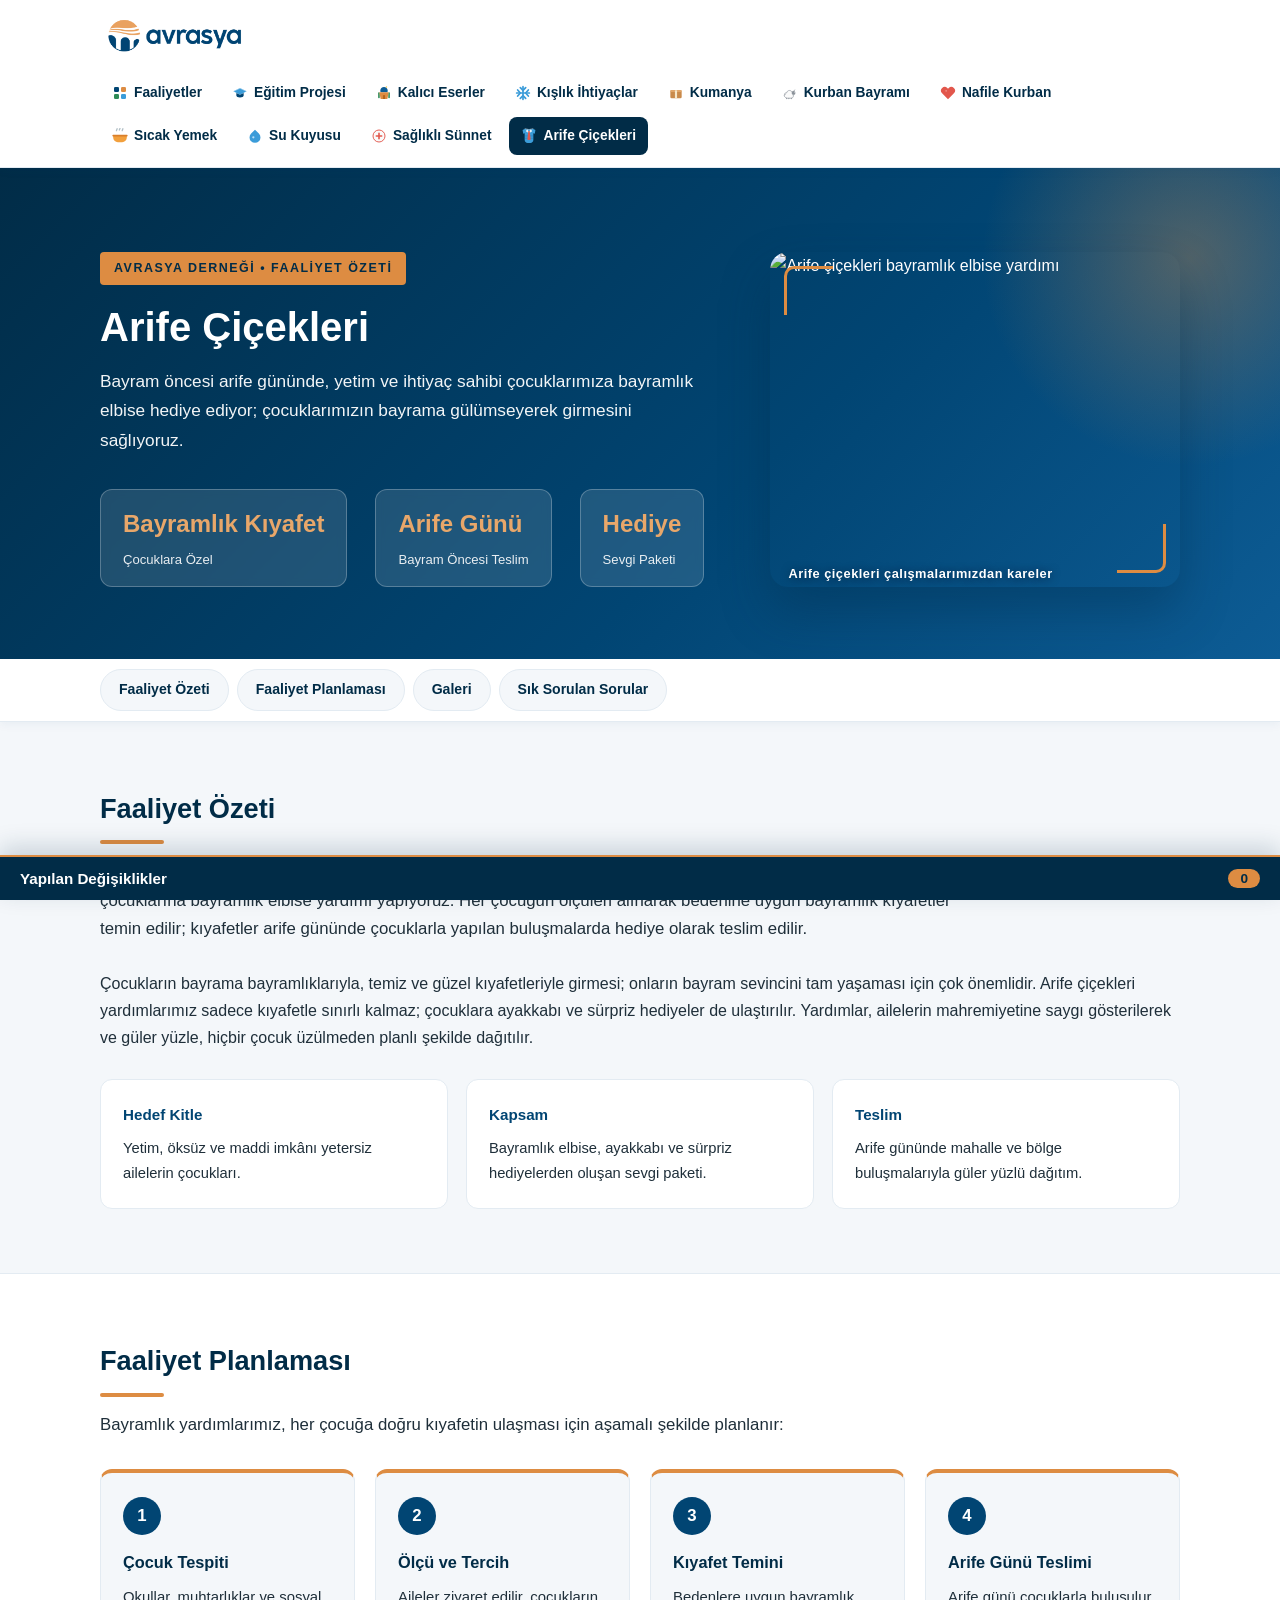
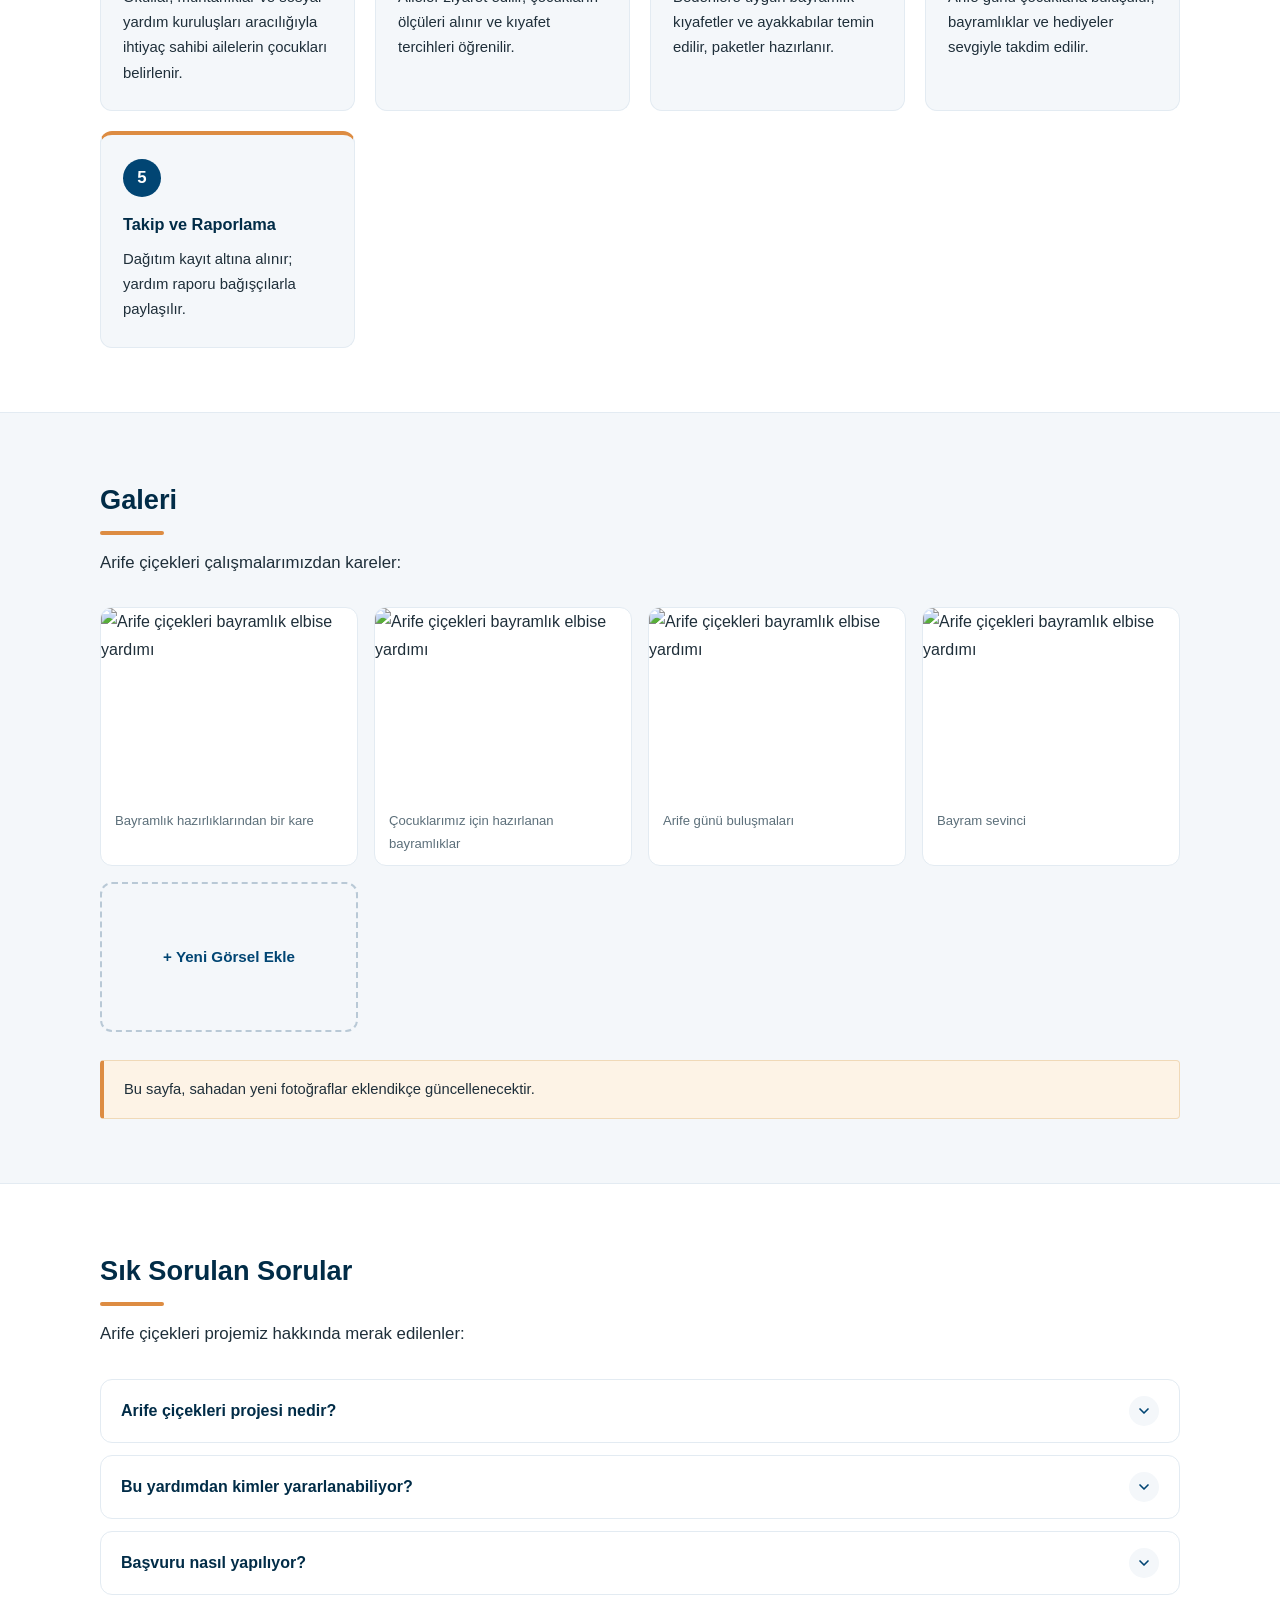
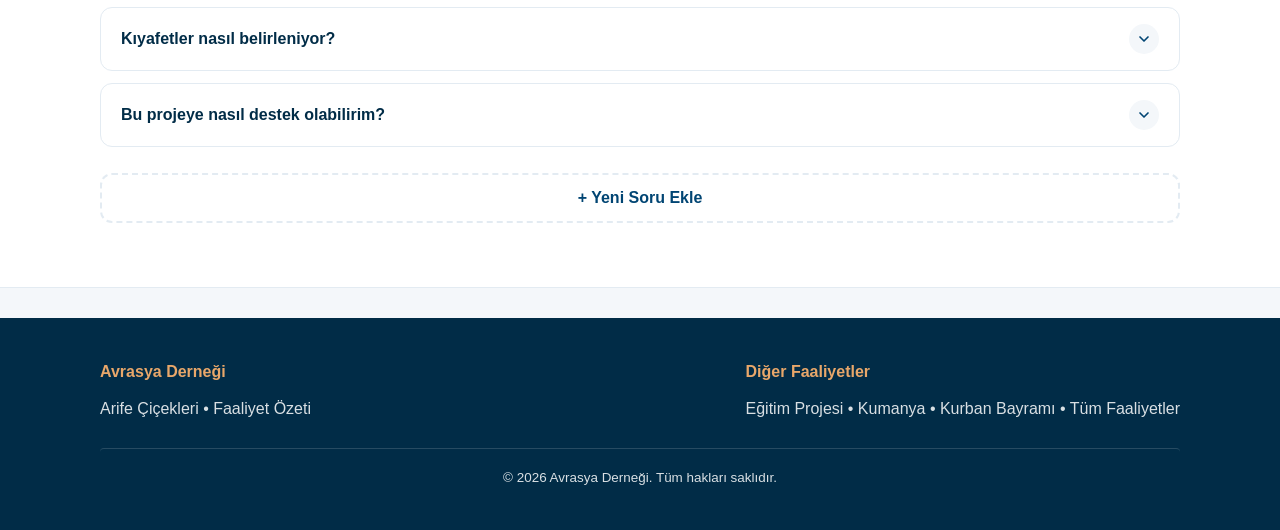
==== arife-cicekleri.html @ ad6460b4 "Kapak görselleri, galeri ve SSS yönetimi güncellemeleri" ====
<!DOCTYPE html>
<html lang="tr">
<head>
  <meta charset="UTF-8">
  <meta name="viewport" content="width=device-width, initial-scale=1.0">
  <title>Arife Çiçekleri – Avrasya Derneği</title>
  <link rel="stylesheet" href="style.css">
  <link rel="stylesheet" href="lib/fa/css/fontawesome.min.css">
  <link rel="stylesheet" href="lib/fa/css/solid.min.css">
  <link rel="stylesheet" href="lib/fa/css/brands.min.css">
</head>
<body>

  <header class="site-header">
    <div class="header-inner">
      <a class="brand" href="index.html">
        <img src="logo-yatay.png" alt="Avrasya Derneği Logosu" class="brand-logo">
      </a>
      <button class="menu-toggle" type="button" aria-label="Menüyü Aç" aria-expanded="false">
        <span class="menu-bar"></span>
        <span class="menu-bar"></span>
        <span class="menu-bar"></span>
      </button>
      <nav class="main-nav">
        <a href="index.html"><svg class="nav-ikon" viewBox="0 0 24 24" width="16" height="16" aria-hidden="true"><rect x="3" y="3" width="7.5" height="7.5" rx="2" fill="#014573"/><rect x="13.5" y="3" width="7.5" height="7.5" rx="2" fill="#dd8c42"/><rect x="3" y="13.5" width="7.5" height="7.5" rx="2" fill="#2e8b57"/><rect x="13.5" y="13.5" width="7.5" height="7.5" rx="2" fill="#3b9cd9"/></svg>Faaliyetler</a>
        <a href="egitim-projesi.html"><svg class="nav-ikon" viewBox="0 0 24 24" width="16" height="16" aria-hidden="true"><path d="M22 9.5 12 4.5 2 9.5l10 5 10-5z" fill="#3b9cd9"/><path d="M6.5 11.9v3.9c0 1.7 2.5 3 5.5 3s5.5-1.3 5.5-3v-3.9L12 14.6l-5.5-2.7z" fill="#014573"/><path d="M21.3 9.5 12 4.9 2.7 9.5" fill="none" stroke="#ffffff" stroke-width="0.8" opacity="0.6"/></svg>Eğitim Projesi</a>
        <a href="kalici-eserler.html"><svg class="nav-ikon" viewBox="0 0 24 24" width="16" height="16" aria-hidden="true"><rect x="3.2" y="11" width="2.4" height="9" rx="1.1" fill="#2e8b57"/><rect x="18.4" y="11" width="2.4" height="9" rx="1.1" fill="#2e8b57"/><path d="M12 3c-3.1 0-5.6 2.5-5.6 5.6 0 .8.2 1.6.6 2.3h10c.4-.7.6-1.5.6-2.3C17.6 5.5 15.1 3 12 3z" fill="#0d5c95"/><path d="M5.7 11h12.6c.5 0 .8.5.6 1L17 21H7L5.1 12c-.2-.5.1-1 .6-1z" fill="#dd8c42"/><path d="M10.4 21v-4.4c0-1 .7-1.7 1.6-1.7s1.6.7 1.6 1.7V21h-3.2z" fill="#b5651d"/><circle cx="15.7" cy="2.9" r="1.1" fill="#f5c542"/></svg>Kalıcı Eserler</a>
        <a href="kislik-ihtiyaclar.html"><svg class="nav-ikon" viewBox="0 0 24 24" width="16" height="16" aria-hidden="true"><line x1="2.5" y1="12" x2="21.5" y2="12" stroke="#3b9cd9" stroke-width="2.6" stroke-linecap="round"/><line x1="12" y1="2.5" x2="12" y2="21.5" stroke="#3b9cd9" stroke-width="2.6" stroke-linecap="round"/><path d="M20 16.5l-4-4.5 4-4.5" fill="none" stroke="#3b9cd9" stroke-width="2.6" stroke-linecap="round" stroke-linejoin="round"/><path d="M4 7.5l4 4.5-4 4.5" fill="none" stroke="#3b9cd9" stroke-width="2.6" stroke-linecap="round" stroke-linejoin="round"/><path d="M16 4l-4 4-4-4" fill="none" stroke="#3b9cd9" stroke-width="2.6" stroke-linecap="round" stroke-linejoin="round"/><path d="M8 20l4-4 4 4" fill="none" stroke="#3b9cd9" stroke-width="2.6" stroke-linecap="round" stroke-linejoin="round"/></svg>Kışlık İhtiyaçlar</a>
        <a href="kumanya.html"><svg class="nav-ikon" viewBox="0 0 24 24" width="16" height="16" aria-hidden="true"><rect x="3.5" y="8" width="17" height="12" rx="2" fill="#c98a4b"/><rect x="3.5" y="7.6" width="17" height="2.8" rx="1" fill="#e0a568"/><rect x="10.4" y="8" width="3.2" height="12" fill="#f5e6c8"/></svg>Kumanya</a>
        <a href="kurban-bayrami.html"><svg class="nav-ikon" viewBox="0 0 24 24" width="16" height="16" aria-hidden="true"><path d="M5 14.4c-.9 0-1.7.8-1.7 1.7 0 .8.5 1.4 1.2 1.7.6 1.2 1.8 2 3.2 2h6c1.9 0 3.4-1.5 3.4-3.4 0-.5-.1-1-.3-1.4.9-.3 1.5-1.1 1.5-2.1 0-1.2-1-2.2-2.2-2.2-.3 0-.7.1-1 .2-.6-1.6-2.1-2.7-3.9-2.7-2.2 0-4 1.6-4.3 3.7-.3-.1-.7-.1-1-.1-1.2 0-2.2 1-2.2 2.2 0 .3.1.6.2.8z" fill="#fafafa" stroke="#8c939b" stroke-width="1"/><circle cx="17.3" cy="11.9" r="2.9" fill="#8c939b"/><circle cx="18.6" cy="11.1" r="0.55" fill="#ffffff"/><path d="M17.6 9.2l1.3-1.7" stroke="#8c939b" stroke-width="1.2" stroke-linecap="round"/><rect x="6.2" y="19.2" width="1.4" height="2.3" rx="0.7" fill="#8c939b"/><rect x="9.6" y="19.2" width="1.4" height="2.3" rx="0.7" fill="#8c939b"/><rect x="13.4" y="19.2" width="1.4" height="2.3" rx="0.7" fill="#8c939b"/></svg>Kurban Bayramı</a>
        <a href="nafile-kurban.html"><svg class="nav-ikon" viewBox="0 0 24 24" width="16" height="16" aria-hidden="true"><path d="M20.84 4.61a5.5 5.5 0 0 0-7.78 0L12 5.67l-1.06-1.06a5.5 5.5 0 0 0-7.78 7.78l1.06 1.06L12 21.23l7.78-7.78 1.06-1.06a5.5 5.5 0 0 0 0-7.78z" fill="#e2574c"/><circle cx="9.2" cy="8.8" r="1.3" fill="#f7a89f" opacity="0.7"/></svg>Nafile Kurban</a>
        <a href="sicak-yemek.html"><svg class="nav-ikon" viewBox="0 0 24 24" width="16" height="16" aria-hidden="true"><g transform="translate(12 12) scale(1.08 1.15) translate(-12 -12)"><path d="M2.5 12h19v1.5a6.5 6.5 0 0 1-6.5 6.5H9a6.5 6.5 0 0 1-6.5-6.5V12z" fill="#f2a03d"/><path d="M2.5 11.5h19" stroke="#d97f2b" stroke-width="2.2" stroke-linecap="round"/><path d="M8 2.5c0 1-.9 1.4-.9 2.5" stroke="#b0bec5" stroke-width="1.8" stroke-linecap="round" fill="none"/><path d="M12 1.8c0 1-.9 1.4-.9 2.5" stroke="#b0bec5" stroke-width="1.8" stroke-linecap="round" fill="none"/><path d="M16 2.5c0 1-.9 1.4-.9 2.5" stroke="#b0bec5" stroke-width="1.8" stroke-linecap="round" fill="none"/></g></svg>Sıcak Yemek</a>
        <a href="su-kuyusu.html"><svg class="nav-ikon" viewBox="0 0 24 24" width="16" height="16" aria-hidden="true"><path d="M12 2.5 17.8 8.3a8.2 8.2 0 1 1-11.6 0L12 2.5z" fill="#3b9cd9"/><circle cx="9.5" cy="14" r="1.7" fill="#cfeafd" opacity="0.85"/></svg>Su Kuyusu</a>
        <a href="saglikli-sunnet.html"><svg class="nav-ikon" viewBox="0 0 24 24" width="16" height="16" aria-hidden="true"><circle cx="12" cy="12" r="9" fill="#fafafa" stroke="#e2574c" stroke-width="1.4"/><path d="M12 8v8M8 12h8" stroke="#e2574c" stroke-width="2.4" stroke-linecap="round"/></svg>Sağlıklı Sünnet</a>
        <a href="arife-cicekleri.html" class="aktif"><svg class="nav-ikon" viewBox="0 0 24 24" width="16" height="16" aria-hidden="true"><g transform="translate(12 12) scale(1.12) translate(-12 -12)"><path d="M12 3.4c-2.1 0-3.9-.6-5.2-1.2L3.4 4.1l.9 4.9 1.9-.7V17.4C6.2 19.6 7.9 21.3 10.1 21.3H13.9C16.1 21.3 17.8 19.6 17.8 17.4V8.3L19.7 9l.9-4.9L17.2 2.2C15.9 2.8 14.1 3.4 12 3.4z" fill="#3b9cd9"/><path d="M6.8 2.2 12 3.4l5.2-1.2" stroke="#ffffff" stroke-width="1.1" stroke-linecap="round" opacity="0.5" fill="none"/><path d="M6.4 11.9h11.2M6.4 15h11.2" stroke="#0d5c95" stroke-width="1.1" stroke-linecap="round" opacity="0.35"/><path d="M12 6.4 9.6 2.9c-.8.7-1.4 1.6-1.8 2.7l3 2.1z" fill="#eaf4fb"/><path d="M12 6.4 14.4 2.9c.8.7 1.4 1.6 1.8 2.7l-3 2.1z" fill="#eaf4fb"/><rect x="10.5" y="5.8" width="3" height="1.5" rx="0.6" fill="#e2574c"/><path d="M10.8 7.4h2.4l1 9.4c-.5.4-1.1.6-1.7.6h-1c-.6 0-1.2-.2-1.7-.6l1-9.4z" fill="#e2574c"/></g></svg>Arife Çiçekleri</a>
      </nav>
    </div>
  </header>

  <section class="hero" style="--hero-bg: url('medya/arife-cicekleri/DSCN3250.JPG');">
    <div class="container hero-flex">
      <div class="hero-metin">
        <span class="hero-eyebrow">Avrasya Derneği • Faaliyet Özeti</span>
        <h1>Arife Çiçekleri</h1>
        <p class="hero-text">
          Bayram öncesi arife gününde, yetim ve ihtiyaç sahibi çocuklarımıza bayramlık
          elbise hediye ediyor; çocuklarımızın bayrama gülümseyerek girmesini sağlıyoruz.
        </p>
        <div class="hero-metre">
          <div class="metre">
            <strong>Bayramlık Kıyafet</strong>
            <span>Çocuklara Özel</span>
          </div>
          <div class="metre">
            <strong>Arife Günü</strong>
            <span>Bayram Öncesi Teslim</span>
          </div>
          <div class="metre">
            <strong>Hediye</strong>
            <span>Sevgi Paketi</span>
          </div>
        </div>
      </div>
      <div class="hero-img">
        <img src="medya/arife-cicekleri/DSCN3250.JPG" alt="Arife çiçekleri bayramlık elbise yardımı">
        <span class="hero-img-kutu">Arife çiçekleri çalışmalarımızdan kareler</span>
      </div>
    </div>
  </section>

    <nav class="sekme-bar" aria-label="Sayfa içi gezinme">
    <div class="container sekme-ic">
      <a href="#ozet">Faaliyet Özeti</a>
      <a href="#planlama">Faaliyet Planlaması</a>
      <a href="#galeri">Galeri</a>
      <a href="#sss">Sık Sorulan Sorular</a>
    </div>
  </nav>

  <section class="section" id="ozet">

    <div class="container">
      <h2>Faaliyet Özeti</h2>
      <p class="giris">
        Arife çiçekleri projemiz kapsamında; bayram öncesi arife gününde yetim, öksüz
        ve ihtiyaç sahibi ailelerin çocuklarına bayramlık elbise yardımı yapıyoruz.
        Her çocuğun ölçüleri alınarak bedenine uygun bayramlık kıyafetler temin edilir;
        kıyafetler arife gününde çocuklarla yapılan buluşmalarda hediye olarak teslim
        edilir.
      </p>
      <p>
        Çocukların bayrama bayramlıklarıyla, temiz ve güzel kıyafetleriyle girmesi;
        onların bayram sevincini tam yaşaması için çok önemlidir. Arife çiçekleri
        yardımlarımız sadece kıyafetle sınırlı kalmaz; çocuklara ayakkabı ve sürpriz
        hediyeler de ulaştırılır. Yardımlar, ailelerin mahremiyetine saygı gösterilerek
        ve güler yüzle, hiçbir çocuk üzülmeden planlı şekilde dağıtılır.
      </p>
      <div class="info-grid">
        <div class="info-kutu">
          <h4>Hedef Kitle</h4>
          <p>Yetim, öksüz ve maddi imkânı yetersiz ailelerin çocukları.</p>
        </div>
        <div class="info-kutu">
          <h4>Kapsam</h4>
          <p>Bayramlık elbise, ayakkabı ve sürpriz hediyelerden oluşan sevgi paketi.</p>
        </div>
        <div class="info-kutu">
          <h4>Teslim</h4>
          <p>Arife gününde mahalle ve bölge buluşmalarıyla güler yüzlü dağıtım.</p>
        </div>
      </div>
    </div>
  </section>

  <section class="section section-alt" id="planlama">
    <div class="container">
      <h2>Faaliyet Planlaması</h2>
      <p class="giris">
        Bayramlık yardımlarımız, her çocuğa doğru kıyafetin ulaşması için aşamalı
        şekilde planlanır:
      </p>
      <div class="steps">
        <div class="step">
          <span class="step-num">1</span>
          <h3>Çocuk Tespiti</h3>
          <p>Okullar, muhtarlıklar ve sosyal yardım kuruluşları aracılığıyla ihtiyaç sahibi ailelerin çocukları belirlenir.</p>
        </div>
        <div class="step">
          <span class="step-num">2</span>
          <h3>Ölçü ve Tercih</h3>
          <p>Aileler ziyaret edilir, çocukların ölçüleri alınır ve kıyafet tercihleri öğrenilir.</p>
        </div>
        <div class="step">
          <span class="step-num">3</span>
          <h3>Kıyafet Temini</h3>
          <p>Bedenlere uygun bayramlık kıyafetler ve ayakkabılar temin edilir, paketler hazırlanır.</p>
        </div>
        <div class="step">
          <span class="step-num">4</span>
          <h3>Arife Günü Teslimi</h3>
          <p>Arife günü çocuklarla buluşulur, bayramlıklar ve hediyeler sevgiyle takdim edilir.</p>
        </div>
        <div class="step">
          <span class="step-num">5</span>
          <h3>Takip ve Raporlama</h3>
          <p>Dağıtım kayıt altına alınır; yardım raporu bağışçılarla paylaşılır.</p>
        </div>
      </div>
    </div>
  </section>

  <section class="section" id="galeri">

    <div class="container">
      <h2>Galeri</h2>
      <p class="giris">Arife çiçekleri çalışmalarımızdan kareler:</p>
      <div class="gallery">
        <figure>
          <img src="medya/arife-cicekleri/DSCN3248.JPG" alt="Arife çiçekleri bayramlık elbise yardımı">
          <figcaption>Bayramlık hazırlıklarından bir kare</figcaption>
        </figure>
        <figure>
          <img src="medya/arife-cicekleri/DSCN3250.JPG" alt="Arife çiçekleri bayramlık elbise yardımı">
          <figcaption>Çocuklarımız için hazırlanan bayramlıklar</figcaption>
        </figure>
        <figure>
          <img src="medya/arife-cicekleri/DSCN3271.JPG" alt="Arife çiçekleri bayramlık elbise yardımı">
          <figcaption>Arife günü buluşmaları</figcaption>
        </figure>
        <figure>
          <img src="medya/arife-cicekleri/DSCN3300.JPG" alt="Arife çiçekleri bayramlık elbise yardımı">
          <figcaption>Bayram sevinci</figcaption>
        </figure>
      </div>
      <p class="not">
        Bu sayfa, sahadan yeni fotoğraflar eklendikçe güncellenecektir.
      </p>
    </div>
  </section>

  <section class="section section-alt sss" id="sss">
    <div class="container">
      <h2>Sık Sorulan Sorular</h2>
      <p class="giris">Arife çiçekleri projemiz hakkında merak edilenler:</p>
      <div class="sss-liste">
        <div class="sss-item">
          <div class="sss-soru">
            <span class="sss-metin">Arife çiçekleri projesi nedir?</span>
            <button class="sss-ac" type="button" aria-label="Yanıtı aç" title="Yanıtı aç"><svg width="16" height="16" viewBox="0 0 24 24" fill="none" stroke="currentColor" stroke-width="2.5" stroke-linecap="round" stroke-linejoin="round" aria-hidden="true"><path d="m6 9 6 6 6-6"></path></svg></button>
          </div>
          <div class="sss-cevap">
            <p>Osmanlı'da, bayram sevincine sabredemeyip bayramlıklarını arife gününden giyen ve sokaklara neşe saçan çocuklara <strong>arife çiçeği</strong> denirdi. Rengârenk kıyafetleri ve coşkularıyla mahalleleri cıvıl cıvıl hâle getiren bu çocuklar, âdeta bayramın müjdecisi sayılırdı.</p>
          </div>
        </div>
        <div class="sss-item">
          <div class="sss-soru">
            <span class="sss-metin">Bu yardımdan kimler yararlanabiliyor?</span>
            <button class="sss-ac" type="button" aria-label="Yanıtı aç" title="Yanıtı aç"><svg width="16" height="16" viewBox="0 0 24 24" fill="none" stroke="currentColor" stroke-width="2.5" stroke-linecap="round" stroke-linejoin="round" aria-hidden="true"><path d="m6 9 6 6 6-6"></path></svg></button>
          </div>
          <div class="sss-cevap">
            <p>Yetim, öksüz ve maddi imkânı yetersiz ailelerin çocukları öncelikli olarak yararlanmaktadır.</p>
          </div>
        </div>
        <div class="sss-item">
          <div class="sss-soru">
            <span class="sss-metin">Başvuru nasıl yapılıyor?</span>
            <button class="sss-ac" type="button" aria-label="Yanıtı aç" title="Yanıtı aç"><svg width="16" height="16" viewBox="0 0 24 24" fill="none" stroke="currentColor" stroke-width="2.5" stroke-linecap="round" stroke-linejoin="round" aria-hidden="true"><path d="m6 9 6 6 6-6"></path></svg></button>
          </div>
          <div class="sss-cevap">
            <p>Aileler, muhtarlıklar ve sosyal yardım kuruluşları aracılığıyla başvuruda bulunabilir; başvurular saha ekibimizce değerlendirilir.</p>
          </div>
        </div>
        <div class="sss-item">
          <div class="sss-soru">
            <span class="sss-metin">Kıyafetler nasıl belirleniyor?</span>
            <button class="sss-ac" type="button" aria-label="Yanıtı aç" title="Yanıtı aç"><svg width="16" height="16" viewBox="0 0 24 24" fill="none" stroke="currentColor" stroke-width="2.5" stroke-linecap="round" stroke-linejoin="round" aria-hidden="true"><path d="m6 9 6 6 6-6"></path></svg></button>
          </div>
          <div class="sss-cevap">
            <p>Her çocuğun ölçüsü ayrıca alınır ve tercihleri dikkate alınarak bedenine uygun bayramlık temin edilir.</p>
          </div>
        </div>
        <div class="sss-item">
          <div class="sss-soru">
            <span class="sss-metin">Bu projeye nasıl destek olabilirim?</span>
            <button class="sss-ac" type="button" aria-label="Yanıtı aç" title="Yanıtı aç"><svg width="16" height="16" viewBox="0 0 24 24" fill="none" stroke="currentColor" stroke-width="2.5" stroke-linecap="round" stroke-linejoin="round" aria-hidden="true"><path d="m6 9 6 6 6-6"></path></svg></button>
          </div>
          <div class="sss-cevap">
            <p>Bir çocuğun bayramlığını üstlenerek ya da paketleme ve dağıtım gönüllüsü olarak projeye destek olabilirsiniz.</p>
          </div>
        </div>
      </div>
    </div>
  </section>
  <footer class="site-footer">
    <div class="container">
      <div class="footer-inner">
        <div>
          <h4>Avrasya Derneği</h4>
          <p>Arife Çiçekleri • Faaliyet Özeti</p>
        </div>
        <div>
          <h4>Diğer Faaliyetler</h4>
          <p>
            <a href="egitim-projesi.html">Eğitim Projesi</a> •
            <a href="kumanya.html">Kumanya</a> •
            <a href="kurban-bayrami.html">Kurban Bayramı</a> •
            <a href="index.html">Tüm Faaliyetler</a>
          </p>
        </div>
      </div>
      <p class="footer-alt">© 2026 Avrasya Derneği. Tüm hakları saklıdır.</p>
    </div>
  </footer>

  <script src="menu.js"></script>
  <script src="duzenle.js"></script>
  <script src="faq.js"></script>
  <script src="iconlar.js"></script>
  <script src="emojiler.js"></script>
  <script src="ikon-secici.js"></script>
</body>
</html>
---- style.css ----
:root {
  --mavi-koyu: #012c47;
  --mavi: #014573;
  --mavi-acik: #0d5c95;
  --turuncu: #dd8c42;
  --turuncu-acik: #e8a76a;
  --metin: #1f2f3a;
  --zemin: #f4f7fa;
  --beyaz: #ffffff;
  --gri-acik: #e3ebf2;
}

* {
  margin: 0;
  padding: 0;
  box-sizing: border-box;
}

html {
  scroll-behavior: smooth;
}

body {
  font-family: "Segoe UI", "Helvetica Neue", Arial, sans-serif;
  color: var(--metin);
  background: var(--zemin);
  line-height: 1.7;
}

img {
  max-width: 100%;
  display: block;
}

.container {
  max-width: 1120px;
  margin: 0 auto;
  padding: 0 20px;
}

/* ---------- ÜST MENÜ ---------- */
.site-header {
  position: sticky;
  top: 0;
  z-index: 100;
  background: var(--beyaz);
  border-bottom: 1px solid var(--gri-acik);
  box-shadow: 0 2px 10px rgba(1, 69, 115, 0.06);
}

.header-inner {
  max-width: 1120px;
  margin: 0 auto;
  padding: 12px 20px;
  display: flex;
  align-items: center;
  justify-content: space-between;
  gap: 16px;
  flex-wrap: wrap;
}

.brand-logo {
  height: 46px;
  width: auto;
}

.main-nav {
  display: flex;
  gap: 6px;
  flex-wrap: wrap;
}

.main-nav a {
  display: inline-flex;
  align-items: center;
  gap: 6px;
  color: var(--mavi-koyu);
  text-decoration: none;
  font-size: 0.86rem;
  font-weight: 600;
  padding: 7px 12px;
  border-radius: 8px;
  transition: background 0.2s, color 0.2s;
}

.main-nav a .nav-ikon {
  width: 16px;
  height: 16px;
  flex-shrink: 0;
}

.main-nav a .nav-fa {
  width: auto;
  height: auto;
  font-size: 20px;
  line-height: 1;
}

.main-nav a .nav-emoji {
  width: auto;
  height: auto;
  font-size: 20px;
  line-height: 1;
}

.main-nav a:hover,
.main-nav a.aktif {
  background: var(--mavi-koyu);
  color: var(--beyaz);
}

.menu-toggle {
  display: none;
  background: var(--mavi);
  border: none;
  border-radius: 8px;
  padding: 9px 11px;
  cursor: pointer;
  flex-direction: column;
  align-items: center;
  justify-content: center;
  gap: 4px;
}

.menu-toggle .menu-bar {
  display: block;
  width: 22px;
  height: 2px;
  background: var(--beyaz);
  border-radius: 2px;
  transition: transform 0.25s ease, opacity 0.25s ease;
}

.menu-toggle.acik .menu-bar:nth-child(1) {
  transform: translateY(6px) rotate(45deg);
}

.menu-toggle.acik .menu-bar:nth-child(2) {
  opacity: 0;
}

.menu-toggle.acik .menu-bar:nth-child(3) {
  transform: translateY(-6px) rotate(-45deg);
}

/* ---------- HERO ---------- */
.hero {
  background: linear-gradient(135deg, var(--mavi-koyu) 0%, var(--mavi) 60%, var(--mavi-acik) 100%);
  color: var(--beyaz);
  padding: 84px 0 72px;
  position: relative;
  overflow: hidden;
}

.hero::after {
  content: "";
  position: absolute;
  right: -120px;
  top: -120px;
  width: 420px;
  height: 420px;
  border-radius: 50%;
  background: radial-gradient(circle, rgba(221, 140, 66, 0.35) 0%, rgba(221, 140, 66, 0) 70%);
}

.hero-eyebrow {
  display: inline-block;
  background: var(--turuncu);
  color: var(--mavi-koyu);
  font-weight: 700;
  font-size: 0.78rem;
  letter-spacing: 0.12em;
  text-transform: uppercase;
  padding: 6px 14px;
  border-radius: 30px;
  margin-bottom: 18px;
}

.hero h1 {
  font-size: 2.5rem;
  line-height: 1.2;
  margin-bottom: 16px;
  max-width: 760px;
}

.hero-text {
  font-size: 1.08rem;
  max-width: 720px;
  opacity: 0.95;
}

.hero-metre {
  display: flex;
  gap: 28px;
  margin-top: 34px;
  flex-wrap: wrap;
}

.hero-metre .metre {
  background: rgba(255, 255, 255, 0.12);
  border: 1px solid rgba(255, 255, 255, 0.25);
  border-radius: 12px;
  padding: 14px 22px;
  backdrop-filter: blur(4px);
}

.hero-metre .metre strong {
  display: block;
  font-size: 1.5rem;
  color: var(--turuncu-acik);
}

.hero-metre .metre span {
  font-size: 0.82rem;
  opacity: 0.9;
}

/* ---------- HERO: GÖRSEL KUTUSU ---------- */
.hero .container {
  position: relative;
  z-index: 1;
}

.hero-flex {
  display: grid;
  grid-template-columns: 1.2fr 0.8fr;
  gap: 56px;
  align-items: center;
}

.hero-metin {
  min-width: 0;
}

.hero-img {
  position: relative;
  border-radius: 18px;
  overflow: hidden;
  background: transparent;
  box-shadow: 0 24px 48px rgba(1, 44, 71, 0.35);
}

.hero-img img {
  width: 100%;
  aspect-ratio: 4 / 3;
  object-fit: cover;
}

.hero-img::before {
  content: "";
  position: absolute;
  top: 14px;
  left: 14px;
  width: 46px;
  height: 46px;
  border-top: 3px solid var(--turuncu);
  border-left: 3px solid var(--turuncu);
  border-top-left-radius: 10px;
  z-index: 2;
}

.hero-img::after {
  content: "";
  position: absolute;
  right: 14px;
  bottom: 14px;
  width: 46px;
  height: 46px;
  border-right: 3px solid var(--turuncu);
  border-bottom: 3px solid var(--turuncu);
  border-bottom-right-radius: 10px;
  z-index: 2;
}

.hero-img-kutu {
  position: absolute;
  left: 0;
  right: 0;
  bottom: 0;
  padding: 28px 18px 12px;
  background: transparent;
  color: var(--beyaz);
  font-size: 0.8rem;
  font-weight: 600;
  letter-spacing: 0.04em;
  text-shadow: 0 1px 8px rgba(1, 44, 71, 0.9);
  z-index: 1;
}

/* ---------- SAYFA İÇİ SEKME ÇUBUĞU ---------- */
section {
  scroll-margin-top: 110px;
}

.sekme-bar {
  background: var(--beyaz);
  border-bottom: 1px solid var(--gri-acik);
  box-shadow: 0 2px 10px rgba(1, 69, 115, 0.06);
}

.sekme-ic {
  display: flex;
  gap: 8px;
  flex-wrap: wrap;
  padding-top: 10px;
  padding-bottom: 10px;
}

.sekme-ic a {
  color: var(--mavi-koyu);
  text-decoration: none;
  font-weight: 600;
  font-size: 0.88rem;
  padding: 8px 18px;
  border-radius: 30px;
  border: 1px solid var(--gri-acik);
  background: var(--zemin);
  transition: background 0.2s, color 0.2s, border-color 0.2s;
}

.sekme-ic a:hover {
  background: var(--mavi);
  color: var(--beyaz);
  border-color: var(--mavi);
}

/* ---------- BÖLÜMLER ---------- */
.section {
  padding: 64px 0;
}

.section-alt {
  background: var(--beyaz);
  border-top: 1px solid var(--gri-acik);
  border-bottom: 1px solid var(--gri-acik);
}

.section h2 {
  font-size: 1.7rem;
  color: var(--mavi-koyu);
  margin-bottom: 14px;
  position: relative;
  padding-bottom: 12px;
}

.section h2::after {
  content: "";
  position: absolute;
  left: 0;
  bottom: 0;
  width: 64px;
  height: 4px;
  border-radius: 4px;
  background: var(--turuncu);
}

.section .giris {
  font-size: 1.05rem;
  margin-bottom: 26px;
  max-width: 860px;
}

.section p + p {
  margin-top: 12px;
}

/* ---------- PLANLAMA ADIMLARI ---------- */
.steps {
  display: grid;
  grid-template-columns: repeat(auto-fit, minmax(250px, 1fr));
  gap: 20px;
  margin-top: 30px;
}

.step {
  background: var(--zemin);
  border: 1px solid var(--gri-acik);
  border-top: 4px solid var(--turuncu);
  border-radius: 12px;
  padding: 24px 22px;
  transition: transform 0.2s, box-shadow 0.2s;
}

.step:hover {
  transform: translateY(-4px);
  box-shadow: 0 10px 24px rgba(1, 69, 115, 0.12);
}

.step-num {
  display: inline-flex;
  align-items: center;
  justify-content: center;
  width: 38px;
  height: 38px;
  border-radius: 50%;
  background: var(--mavi);
  color: var(--beyaz);
  font-weight: 700;
  font-size: 1.05rem;
  margin-bottom: 14px;
}

.step h3 {
  font-size: 1.02rem;
  color: var(--mavi-koyu);
  margin-bottom: 8px;
}

.step p {
  font-size: 0.93rem;
}

/* ---------- ETKİ / ÖZET KUTULARI ---------- */
.info-grid {
  display: grid;
  grid-template-columns: repeat(auto-fit, minmax(240px, 1fr));
  gap: 18px;
  margin-top: 28px;
}

.info-kutu {
  background: var(--beyaz);
  border: 1px solid var(--gri-acik);
  border-radius: 12px;
  padding: 22px;
}

.info-kutu h4 {
  color: var(--mavi);
  font-size: 0.95rem;
  margin-bottom: 8px;
}

.info-kutu p {
  font-size: 0.92rem;
}

/* ---------- GALERİ ---------- */
.gallery {
  display: grid;
  grid-template-columns: repeat(auto-fill, minmax(230px, 1fr));
  gap: 16px;
  margin-top: 30px;
}

.gallery figure {
  margin: 0;
  background: var(--beyaz);
  border: 1px solid var(--gri-acik);
  border-radius: 12px;
  overflow: hidden;
  transition: transform 0.2s, box-shadow 0.2s;
}

.gallery figure:hover {
  transform: translateY(-4px);
  box-shadow: 0 10px 24px rgba(1, 69, 115, 0.14);
}

.gallery img {
  width: 100%;
  aspect-ratio: 4 / 3;
  object-fit: cover;
  transition: transform 0.3s;
}

.gallery figure:hover img {
  transform: scale(1.04);
}

.gallery figcaption {
  font-size: 0.82rem;
  color: #5c6f7a;
  padding: 10px 14px;
}

/* ---------- FİKSTÜR NOTU ---------- */
.not {
  background: #fdf3e6;
  border: 1px solid #f0d9b8;
  border-left: 4px solid var(--turuncu);
  border-radius: 10px;
  padding: 16px 20px;
  font-size: 0.92rem;
  margin-top: 28px;
}

/* ---------- ALT BİLGİ ---------- */
.site-footer {
  background: var(--mavi-koyu);
  color: rgba(255, 255, 255, 0.85);
  padding: 40px 0;
  margin-top: 30px;
}

.footer-inner {
  display: flex;
  justify-content: space-between;
  gap: 24px;
  flex-wrap: wrap;
}

.site-footer h4 {
  color: var(--turuncu-acik);
  margin-bottom: 10px;
  font-size: 1rem;
}

.site-footer a {
  color: rgba(255, 255, 255, 0.85);
  text-decoration: none;
}

.site-footer a:hover {
  color: var(--turuncu-acik);
}

.footer-alt {
  margin-top: 26px;
  padding-top: 18px;
  border-top: 1px solid rgba(255, 255, 255, 0.15);
  font-size: 0.84rem;
  text-align: center;
}

/* ---------- ANA SAYFA KARTLARI ---------- */
.kart-grid {
  display: grid;
  grid-template-columns: repeat(auto-fill, minmax(250px, 1fr));
  gap: 20px;
  margin-top: 34px;
}

.kart {
  background: var(--beyaz);
  border: 1px solid var(--gri-acik);
  border-radius: 14px;
  overflow: hidden;
  text-decoration: none;
  color: var(--metin);
  display: flex;
  flex-direction: column;
  transition: transform 0.2s, box-shadow 0.2s, border-color 0.2s;
}

.kart:hover {
  transform: translateY(-5px);
  box-shadow: 0 12px 28px rgba(1, 69, 115, 0.15);
  border-color: var(--mavi);
}

.kart-gorsel {
  height: 150px;
  overflow: hidden;
  background: var(--mavi-acik);
}

.kart-gorsel img {
  width: 100%;
  height: 100%;
  object-fit: cover;
  transition: transform 0.3s;
}

.kart:hover .kart-gorsel img {
  transform: scale(1.06);
}

.kart-gorsel.placeholder {
  background: linear-gradient(135deg, var(--mavi-koyu) 0%, var(--mavi) 70%, var(--mavi-acik) 100%);
  display: flex;
  align-items: center;
  justify-content: center;
  color: rgba(255, 255, 255, 0.85);
  font-size: 0.8rem;
  font-weight: 600;
  letter-spacing: 0.12em;
  text-transform: uppercase;
  text-align: center;
  padding: 0 16px;
}

.kart-ic {
  padding: 20px 22px 22px;
  display: flex;
  flex-direction: column;
  gap: 8px;
  flex: 1;
}

.kart .kart-no {
  font-size: 0.8rem;
  font-weight: 700;
  color: var(--turuncu);
  letter-spacing: 0.1em;
}

.kart h3 {
  color: var(--mavi-koyu);
  font-size: 1.12rem;
}

.kart p {
  font-size: 0.9rem;
  flex: 1;
}

.kart .kart-link {
  font-weight: 700;
  color: var(--mavi);
  font-size: 0.88rem;
}

.kart .kart-link::after {
  content: " ›";
}

/* ---------- İÇERİK DÜZENLEME ---------- */
[contenteditable="true"] {
  outline: none;
  cursor: text;
  border-radius: 4px;
  transition: box-shadow 0.15s ease, background 0.15s ease;
}

[contenteditable="true"]:hover {
  box-shadow: 0 0 0 1px rgba(221, 140, 66, 0.5);
  background: rgba(221, 140, 66, 0.06);
}

[contenteditable="true"]:focus {
  box-shadow: 0 0 0 2px var(--turuncu);
  background: rgba(255, 255, 255, 0.12);
}

.duzen-kopyala {
  position: absolute;
  top: -9px;
  right: -9px;
  width: 26px;
  height: 26px;
  border: none;
  border-radius: 50%;
  background: var(--mavi);
  color: var(--beyaz);
  cursor: pointer;
  padding: 0;
  display: flex;
  align-items: center;
  justify-content: center;
  opacity: 0;
  transform: scale(0.85);
  box-shadow: 0 3px 10px rgba(1, 69, 115, 0.45);
  transition: opacity 0.2s, transform 0.2s, background 0.2s;
  z-index: 5;
}

[contenteditable="true"]:hover .duzen-kopyala,
[contenteditable="true"]:focus .duzen-kopyala,
.duzen-kopyala:hover {
  opacity: 1;
  transform: scale(1);
}

.duzen-kopyala.basarili {
  background: #2e9e5b;
}

.eleman-sil {
  position: absolute;
  top: -9px;
  right: 22px;
  width: 26px;
  height: 26px;
  border: none;
  border-radius: 50%;
  background: #c0392b;
  color: var(--beyaz);
  cursor: pointer;
  padding: 0;
  display: flex;
  align-items: center;
  justify-content: center;
  opacity: 0;
  transform: scale(0.85);
  box-shadow: 0 3px 10px rgba(192, 57, 43, 0.45);
  transition: opacity 0.2s, transform 0.2s, background 0.2s;
  z-index: 5;
}

[contenteditable="true"]:hover .eleman-sil,
[contenteditable="true"]:focus .eleman-sil,
.eleman-sil:hover {
  opacity: 1;
  transform: scale(1);
}

.eleman-sil:hover {
  background: #a93226;
}

@media (max-width: 820px) {
  .duzen-kopyala {
    opacity: 1;
    transform: scale(1);
  }

  .eleman-sil {
    opacity: 1;
    transform: scale(1);
  }
}

/* ---------- SIK SORULAN SORULAR ---------- */
.sss-liste {
  display: grid;
  gap: 12px;
  margin-top: 30px;
}

.sss-item {
  background: var(--beyaz);
  border: 1px solid var(--gri-acik);
  border-radius: 12px;
  overflow: hidden;
  transition: box-shadow 0.2s, border-color 0.2s;
}

.sss-item.acik {
  box-shadow: 0 8px 20px rgba(1, 69, 115, 0.1);
  border-color: var(--mavi);
}

.sss-soru {
  display: flex;
  align-items: center;
  justify-content: space-between;
  gap: 12px;
  padding: 16px 20px;
  cursor: pointer;
  user-select: none;
}

.sss-metin {
  flex: 1;
  font-weight: 600;
  font-size: 1rem;
  color: var(--mavi-koyu);
}

.sss-ac {
  flex-shrink: 0;
  width: 30px;
  height: 30px;
  border: none;
  border-radius: 50%;
  background: var(--zemin);
  color: var(--mavi);
  cursor: pointer;
  display: flex;
  align-items: center;
  justify-content: center;
  transition: transform 0.25s, background 0.25s, color 0.25s;
}

.sss-item.acik .sss-ac {
  transform: rotate(180deg);
  background: var(--mavi);
  color: var(--beyaz);
}

.sss-cevap {
  max-height: 0;
  overflow: hidden;
  transition: max-height 0.3s ease;
}

.sss-cevap p {
  padding: 0 20px 18px;
  font-size: 0.95rem;
}

.sss-ekle {
  margin-top: 14px;
  display: flex;
  flex-direction: column;
  gap: 12px;
}

.sss-ekle-ac {
  display: flex;
  align-items: center;
  justify-content: center;
  gap: 8px;
  padding: 14px 20px;
  border: 2px dashed var(--gri-acik);
  border-radius: 12px;
  background: var(--beyaz);
  color: var(--mavi);
  font-size: 1rem;
  font-weight: 600;
  cursor: pointer;
  transition: border-color 0.2s, background 0.2s, color 0.2s;
}

.sss-ekle-ac:hover {
  border-color: var(--mavi);
  background: var(--zemin);
}

.sss-ekle-form {
  display: flex;
  flex-direction: column;
  gap: 10px;
  padding: 16px 20px;
  background: var(--zemin);
  border: 1px solid var(--gri-acik);
  border-radius: 12px;
}

.sss-ekle-form[hidden] {
  display: none;
}

.sss-ekle-form input,
.sss-ekle-form textarea {
  width: 100%;
  padding: 10px 12px;
  border: 1px solid var(--gri-acik);
  border-radius: 8px;
  background: var(--beyaz);
  color: var(--metin);
  font: inherit;
  box-sizing: border-box;
}

.sss-ekle-form input:focus,
.sss-ekle-form textarea:focus {
  outline: none;
  border-color: var(--mavi);
}

.sss-ekle-actions {
  display: flex;
  gap: 10px;
  justify-content: flex-end;
}

.sss-ekle-kaydet {
  padding: 10px 20px;
  border: none;
  border-radius: 8px;
  background: var(--mavi);
  color: var(--beyaz);
  font-weight: 600;
  cursor: pointer;
  transition: background 0.2s;
}

.sss-ekle-kaydet:hover {
  background: var(--mavi-acik);
}

.sss-ekle-vazgec {
  padding: 10px 20px;
  border: 1px solid var(--gri-acik);
  border-radius: 8px;
  background: var(--beyaz);
  color: var(--metin);
  cursor: pointer;
  transition: background 0.2s;
}

.sss-ekle-vazgec:hover {
  background: var(--zemin);
}

/* ---------- DEĞİŞİKLİK PANELİ ---------- */
body.panel-acik {
  padding-bottom: 45vh;
}

.deg-panel {
  position: fixed;
  left: 0;
  right: 0;
  bottom: 0;
  z-index: 400;
  background: var(--beyaz);
  border-top: 2px solid var(--turuncu);
  box-shadow: 0 -8px 24px rgba(1, 44, 71, 0.18);
}

.deg-panel-toggle {
  width: 100%;
  display: flex;
  align-items: center;
  justify-content: space-between;
  gap: 10px;
  padding: 12px 20px;
  border: none;
  background: var(--mavi-koyu);
  color: var(--beyaz);
  font-size: 0.95rem;
  font-weight: 700;
  cursor: pointer;
}

.deg-sayac {
  background: var(--turuncu);
  color: var(--mavi-koyu);
  border-radius: 20px;
  padding: 2px 12px;
  font-size: 0.85rem;
  min-width: 30px;
  text-align: center;
}

.deg-panel-icerik {
  max-height: 0;
  overflow: hidden;
  transition: max-height 0.3s ease;
}

.deg-panel.acik .deg-panel-icerik {
  max-height: 45vh;
  overflow-y: auto;
}

.deg-panel-baslik {
  display: flex;
  align-items: center;
  justify-content: space-between;
  gap: 12px;
  padding: 12px 20px;
  border-bottom: 1px solid var(--gri-acik);
  font-size: 0.85rem;
  color: #5c6f7a;
}

.deg-hepsi-kopyala {
  border: none;
  border-radius: 8px;
  background: var(--mavi);
  color: var(--beyaz);
  font-weight: 700;
  font-size: 0.85rem;
  padding: 9px 16px;
  cursor: pointer;
  white-space: nowrap;
  transition: background 0.2s;
}

.deg-hepsi-kopyala:hover {
  background: var(--mavi-acik);
}

.deg-hepsi-kopyala.basarili {
  background: #2e9e5b;
}

.deg-kayit {
  padding: 12px 20px;
  border-bottom: 1px solid var(--gri-acik);
  font-size: 0.85rem;
  word-break: break-word;
}

.deg-konum {
  font-weight: 700;
  color: var(--mavi);
  margin-bottom: 6px;
}

.deg-eski {
  color: #a94442;
  margin-bottom: 4px;
}

.deg-yeni {
  color: #2e7d32;
}

/* ---------- GÖRSEL DEĞİŞTİRME ---------- */
.gallery figure,
.kart-gorsel {
  position: relative;
}

.gallery img,
.hero-img img,
.kart-gorsel img {
  cursor: pointer;
}

.gorsel-ata {
  position: absolute;
  top: 10px;
  right: 10px;
  width: 30px;
  height: 30px;
  border: none;
  border-radius: 50%;
  background: rgba(1, 69, 115, 0.85);
  color: var(--beyaz);
  cursor: pointer;
  display: flex;
  align-items: center;
  justify-content: center;
  padding: 0;
  opacity: 0;
  transform: scale(0.85);
  box-shadow: 0 3px 10px rgba(1, 44, 71, 0.45);
  transition: opacity 0.2s, transform 0.2s, background 0.2s;
  z-index: 6;
}

.gallery figure:hover .gorsel-ata,
.hero-img:hover .gorsel-ata,
.kart-gorsel:hover .gorsel-ata,
.gorsel-ata:hover {
  opacity: 1;
  transform: scale(1);
}

.gorsel-ata.basarili {
  background: #2e9e5b;
}

.gallery figure .gorsel-ata {
  top: 46px;
}

.gorsel-sil {
  position: absolute;
  top: 10px;
  right: 10px;
  width: 30px;
  height: 30px;
  border: none;
  border-radius: 50%;
  background: rgba(179, 58, 58, 0.9);
  color: var(--beyaz);
  cursor: pointer;
  display: flex;
  align-items: center;
  justify-content: center;
  padding: 0;
  opacity: 0;
  transform: scale(0.85);
  box-shadow: 0 3px 10px rgba(1, 44, 71, 0.4);
  transition: opacity 0.2s, transform 0.2s, background 0.2s;
  z-index: 6;
}

.gallery figure:hover .gorsel-sil,
.gorsel-sil:hover {
  opacity: 1;
  transform: scale(1);
}

.gorsel-sil:hover {
  background: #a33a3a;
}

.gorsel-ekle {
  border: 2px dashed #b9c9d6;
  border-radius: 12px;
  background: transparent;
  color: var(--mavi);
  font-weight: 700;
  font-size: 0.95rem;
  cursor: pointer;
  min-height: 150px;
  display: flex;
  align-items: center;
  justify-content: center;
  gap: 8px;
  transition: border-color 0.2s, background 0.2s;
}

.gorsel-ekle:hover {
  border-color: var(--turuncu);
  background: rgba(221, 140, 66, 0.07);
}

.gorsel-popup {
  position: fixed;
  inset: 0;
  background: rgba(1, 44, 71, 0.75);
  z-index: 500;
  display: flex;
  align-items: center;
  justify-content: center;
  padding: 20px;
  opacity: 0;
  visibility: hidden;
  transition: opacity 0.25s, visibility 0.25s;
}

.gorsel-popup.acik {
  opacity: 1;
  visibility: visible;
}

.gorsel-popup-kutu {
  background: var(--beyaz);
  border-radius: 16px;
  max-width: 880px;
  width: 100%;
  max-height: 82vh;
  overflow-y: auto;
  padding: 20px;
  box-shadow: 0 24px 60px rgba(1, 44, 71, 0.5);
}

.gorsel-popup-baslik {
  display: flex;
  align-items: center;
  justify-content: space-between;
  margin-bottom: 16px;
  font-weight: 700;
  color: var(--mavi-koyu);
}

.gorsel-popup-kapat {
  border: none;
  background: var(--zemin);
  color: var(--mavi);
  width: 30px;
  height: 30px;
  border-radius: 50%;
  cursor: pointer;
  display: flex;
  align-items: center;
  justify-content: center;
}

.gorsel-popup-liste {
  display: grid;
  grid-template-columns: repeat(auto-fill, minmax(140px, 1fr));
  gap: 10px;
}

.gorsel-popup-liste img {
  width: 100%;
  aspect-ratio: 4 / 3;
  object-fit: cover;
  border-radius: 8px;
  cursor: pointer;
  border: 2px solid transparent;
  transition: border-color 0.2s, transform 0.2s;
}

.gorsel-popup-liste img:hover {
  border-color: var(--turuncu);
  transform: scale(1.03);
}

.gorsel-popup-liste img.secili {
  border-color: var(--mavi);
}

@media (max-width: 820px) {
  .gorsel-ata,
  .gorsel-sil {
    opacity: 1;
    transform: scale(1);
  }
}

/* ---------- UYARLAMA ---------- */
@media (max-width: 820px) {
  .hero {
    padding: 64px 0 56px;
  }

  .hero-flex {
    grid-template-columns: 1fr;
  }

  .hero-img {
    display: block;
    order: -1;
    margin-bottom: 10px;
  }

  .hero::before {
    content: "";
    position: absolute;
    inset: 0;
    background:
      linear-gradient(160deg, rgba(1, 44, 71, 0.8) 0%, rgba(1, 69, 115, 0.72) 100%),
      var(--hero-bg, transparent);
    background-size: cover, cover;
    background-position: center;
    z-index: 0;
  }

  .header-inner {
    flex-wrap: wrap;
  }

  .menu-toggle {
    display: inline-flex;
    margin-left: auto;
  }

  .main-nav {
    display: none;
    width: 100%;
    flex-direction: column;
    gap: 4px;
    border-top: 1px solid var(--gri-acik);
    padding-top: 10px;
    margin-top: 6px;
  }

  .main-nav.acik {
    display: flex;
  }

  .main-nav a {
    padding: 9px 12px;
    font-size: 0.86rem;
  }
}

@media (max-width: 720px) {
  .hero {
    padding: 56px 0 48px;
  }

  .hero h1 {
    font-size: 1.9rem;
  }

  .section {
    padding: 44px 0;
  }
}

.ikon-modal {
  position: fixed;
  inset: 0;
  z-index: 1000;
  display: none;
  align-items: center;
  justify-content: center;
  padding: 16px;
}

.ikon-modal.acik {
  display: flex;
}

.ikon-modal::before {
  content: "";
  position: fixed;
  inset: 0;
  background: rgba(1, 44, 71, 0.55);
}

.ikon-modal-ic {
  position: relative;
  width: min(92vw, 560px);
  height: 90vh;
  display: flex;
  flex-direction: column;
  background: var(--beyaz);
  border-radius: 14px;
  box-shadow: 0 20px 60px rgba(0, 0, 0, 0.35);
  padding: 16px;
  overflow: hidden;
}

.ikon-modal-baslik {
  display: flex;
  justify-content: space-between;
  align-items: center;
  margin-bottom: 8px;
}

.ikon-modal-baslik h3 {
  margin: 0;
  color: var(--mavi-koyu);
  font-size: 1.05rem;
}

.ikon-modal-kapat {
  background: none;
  border: none;
  font-size: 1.5rem;
  line-height: 1;
  color: var(--mavi-koyu);
  cursor: pointer;
  padding: 2px 6px;
  border-radius: 6px;
}

.ikon-modal-kapat:hover {
  background: #eef3f7;
}

.ikon-ara {
  width: 100%;
  box-sizing: border-box;
  padding: 9px 12px;
  border: 1.5px solid #d4dee6;
  border-radius: 8px;
  font-size: 0.9rem;
  margin-bottom: 8px;
}

.ikon-grid {
  display: grid;
  grid-template-columns: repeat(auto-fill, minmax(76px, 1fr));
  gap: 8px;
  overflow-y: auto;
  padding: 2px;
  flex: 1 1 0;
  min-height: 140px;
}

.ikon-btn {
  display: flex;
  flex-direction: column;
  align-items: center;
  gap: 5px;
  padding: 9px 4px;
  border: 1.5px solid #e2e8ee;
  background: var(--beyaz);
  border-radius: 10px;
  cursor: pointer;
  transition: border-color 0.15s, background 0.15s;
}

.ikon-btn:hover {
  border-color: var(--mavi);
  background: #f0f6fb;
}

.ikon-btn.secili {
  border-color: var(--turuncu);
  background: #fdf4e9;
}

.ikon-btn svg {
  width: 26px;
  height: 26px;
}

.ikon-btn i {
  font-size: 34px;
  line-height: 1;
}

.ikon-btn .ikon-emoji {
  font-size: 34px;
  line-height: 1.15;
}

.ikon-btn span {
  font-size: 0.68rem;
  color: var(--mavi-koyu);
  text-align: center;
  line-height: 1.2;
}

.ikon-log-baslik {
  margin: 8px 0 4px;
  font-size: 0.85rem;
  font-weight: 700;
  color: var(--mavi-koyu);
}

.ikon-log-baslik small {
  font-weight: 400;
  color: #7a8a97;
}

.ikon-log {
  width: 100%;
  box-sizing: border-box;
  flex: 0 1 auto;
  height: 150px;
  min-height: 70px;
  border: 1.5px solid #d4dee6;
  border-radius: 8px;
  padding: 8px 10px;
  font-family: Consolas, "Courier New", monospace;
  font-size: 0.78rem;
  line-height: 1.5;
  resize: vertical;
  color: var(--mavi-koyu);
}

.ikon-modal-alt {
  display: flex;
  gap: 8px;
  justify-content: flex-end;
  margin-top: 8px;
}

.ikon-modal-alt button {
  padding: 7px 14px;
  border: none;
  border-radius: 8px;
  font-size: 0.82rem;
  font-weight: 600;
  cursor: pointer;
}

.ikon-log-kopyala {
  background: #2e8b57;
  color: var(--beyaz);
}

.ikon-log-kaydet {
  background: var(--mavi);
  color: var(--beyaz);
}

.ikon-log-temizle {
  background: #e8eef3;
  color: var(--mavi-koyu);
}

@media (max-height: 460px) {
  .ikon-log-baslik {
    display: none;
  }
  .ikon-log {
    display: none;
  }
}
---- lib/fa/css/solid.min.css ----
/*!
 * Font Awesome Free 7.3.1 by @fontawesome - https://fontawesome.com
 * License - https://fontawesome.com/license/free (Icons: CC BY 4.0, Fonts: SIL OFL 1.1, Code: MIT License)
 * Copyright 2026 Fonticons, Inc.
 */
:host,:root{--fa-family-classic:"Font Awesome 7 Free";--fa-font-solid:normal 900 1em/1 var(--fa-family-classic);--fa-style-family-classic:var(--fa-family-classic)}@font-face{font-family:"Font Awesome 7 Free";font-style:normal;font-weight:900;font-display:block;src:url(../webfonts/fa-solid-900.woff2)}.fas{--fa-style:900}.fa-classic,.fas{--fa-family:var(--fa-family-classic)}.fa-solid{--fa-style:900}
---- lib/fa/css/brands.min.css ----
/*!
 * Font Awesome Free 7.3.1 by @fontawesome - https://fontawesome.com
 * License - https://fontawesome.com/license/free (Icons: CC BY 4.0, Fonts: SIL OFL 1.1, Code: MIT License)
 * Copyright 2026 Fonticons, Inc.
 */
:host,:root{--fa-family-brands:"Font Awesome 7 Brands";--fa-font-brands:normal 400 1em/1 var(--fa-family-brands)}@font-face{font-family:"Font Awesome 7 Brands";font-style:normal;font-weight:400;font-display:block;src:url(../webfonts/fa-brands-400.woff2)}.fa-brands,.fa-classic.fa-brands,.fab{--fa-family:var(--fa-family-brands);--fa-style:400}.fa-firefox-browser{--fa:"\e007"}.fa-ideal{--fa:"\e013"}.fa-microblog{--fa:"\e01a"}.fa-pied-piper-square,.fa-square-pied-piper{--fa:"\e01e"}.fa-unity{--fa:"\e049"}.fa-dailymotion{--fa:"\e052"}.fa-instagram-square,.fa-square-instagram{--fa:"\e055"}.fa-mixer{--fa:"\e056"}.fa-shopify{--fa:"\e057"}.fa-deezer{--fa:"\e077"}.fa-edge-legacy{--fa:"\e078"}.fa-google-pay{--fa:"\e079"}.fa-rust{--fa:"\e07a"}.fa-tiktok{--fa:"\e07b"}.fa-unsplash{--fa:"\e07c"}.fa-cloudflare{--fa:"\e07d"}.fa-guilded{--fa:"\e07e"}.fa-hive{--fa:"\e07f"}.fa-42-group,.fa-innosoft{--fa:"\e080"}.fa-instalod{--fa:"\e081"}.fa-octopus-deploy{--fa:"\e082"}.fa-perbyte{--fa:"\e083"}.fa-uncharted{--fa:"\e084"}.fa-watchman-monitoring{--fa:"\e087"}.fa-wodu{--fa:"\e088"}.fa-wirsindhandwerk,.fa-wsh{--fa:"\e2d0"}.fa-bots{--fa:"\e340"}.fa-cmplid{--fa:"\e360"}.fa-bilibili{--fa:"\e3d9"}.fa-golang{--fa:"\e40f"}.fa-pix{--fa:"\e43a"}.fa-sitrox{--fa:"\e44a"}.fa-hashnode{--fa:"\e499"}.fa-meta{--fa:"\e49b"}.fa-padlet{--fa:"\e4a0"}.fa-nfc-directional{--fa:"\e530"}.fa-nfc-symbol{--fa:"\e531"}.fa-screenpal{--fa:"\e570"}.fa-space-awesome{--fa:"\e5ac"}.fa-square-font-awesome{--fa:"\e5ad"}.fa-gitlab-square,.fa-square-gitlab{--fa:"\e5ae"}.fa-odysee{--fa:"\e5c6"}.fa-stubber{--fa:"\e5c7"}.fa-debian{--fa:"\e60b"}.fa-shoelace{--fa:"\e60c"}.fa-threads{--fa:"\e618"}.fa-square-threads{--fa:"\e619"}.fa-square-x-twitter{--fa:"\e61a"}.fa-x-twitter{--fa:"\e61b"}.fa-opensuse{--fa:"\e62b"}.fa-letterboxd{--fa:"\e62d"}.fa-square-letterboxd{--fa:"\e62e"}.fa-mintbit{--fa:"\e62f"}.fa-google-scholar{--fa:"\e63b"}.fa-brave{--fa:"\e63c"}.fa-brave-reverse{--fa:"\e63d"}.fa-pixiv{--fa:"\e640"}.fa-upwork{--fa:"\e641"}.fa-webflow{--fa:"\e65c"}.fa-signal-messenger{--fa:"\e663"}.fa-bluesky{--fa:"\e671"}.fa-jxl{--fa:"\e67b"}.fa-square-upwork{--fa:"\e67c"}.fa-web-awesome{--fa:"\e682"}.fa-square-web-awesome{--fa:"\e683"}.fa-square-web-awesome-stroke{--fa:"\e684"}.fa-dart-lang{--fa:"\e693"}.fa-flutter{--fa:"\e694"}.fa-files-pinwheel{--fa:"\e69f"}.fa-css{--fa:"\e6a2"}.fa-square-bluesky{--fa:"\e6a3"}.fa-openai{--fa:"\e7cf"}.fa-square-linkedin{--fa:"\e7d0"}.fa-cash-app{--fa:"\e7d4"}.fa-disqus{--fa:"\e7d5"}.fa-11ty,.fa-eleventy{--fa:"\e7d6"}.fa-kakao-talk{--fa:"\e7d7"}.fa-linktree{--fa:"\e7d8"}.fa-notion{--fa:"\e7d9"}.fa-pandora{--fa:"\e7da"}.fa-pixelfed{--fa:"\e7db"}.fa-tidal{--fa:"\e7dc"}.fa-vsco{--fa:"\e7dd"}.fa-w3c{--fa:"\e7de"}.fa-lumon{--fa:"\e7e2"}.fa-lumon-drop{--fa:"\e7e3"}.fa-square-figma{--fa:"\e7e4"}.fa-tex{--fa:"\e7ff"}.fa-duolingo{--fa:"\e812"}.fa-supportnow{--fa:"\e833"}.fa-tor-browser{--fa:"\e838"}.fa-typescript{--fa:"\e840"}.fa-square-deskpro{--fa:"\e844"}.fa-circle-zulip{--fa:"\e851"}.fa-julia{--fa:"\e852"}.fa-zulip{--fa:"\e853"}.fa-unison{--fa:"\e854"}.fa-bgg,.fa-board-game-geek{--fa:"\e855"}.fa-ko-fi{--fa:"\e856"}.fa-kubernetes{--fa:"\e857"}.fa-postgresql{--fa:"\e858"}.fa-scaleway{--fa:"\e859"}.fa-venmo{--fa:"\e85a"}.fa-venmo-v{--fa:"\e85b"}.fa-unreal-engine{--fa:"\e85c"}.fa-globaleaks{--fa:"\e85d"}.fa-solana{--fa:"\e85e"}.fa-threema{--fa:"\e85f"}.fa-forgejo{--fa:"\e860"}.fa-claude{--fa:"\e861"}.fa-gitee{--fa:"\e863"}.fa-xmpp{--fa:"\e864"}.fa-fediverse{--fa:"\e865"}.fa-tailwind-css{--fa:"\e866"}.fa-arch-linux{--fa:"\e867"}.fa-svelte{--fa:"\e868"}.fa-hugging-face{--fa:"\e869"}.fa-leetcode{--fa:"\e86a"}.fa-openstreetmap{--fa:"\e86b"}.fa-ultralytics{--fa:"\e86d"}.fa-ultralytics-hub{--fa:"\e86e"}.fa-ultralytics-yolo{--fa:"\e86f"}.fa-obsidian{--fa:"\e879"}.fa-zoom{--fa:"\e87b"}.fa-vim{--fa:"\e88a"}.fa-symfonycasts{--fa:"\e8ab"}.fa-build-awesome{--fa:"\e8ac"}.fa-codeberg{--fa:"\e8ad"}.fa-devpost{--fa:"\e8ae"}.fa-internet-archive{--fa:"\e8b1"}.fa-lets-encrypt{--fa:"\e8b2"}.fa-matrix{--fa:"\e8b3"}.fa-mattermost{--fa:"\e8b4"}.fa-nextcloud{--fa:"\e8b5"}.fa-roblox-creator-studio{--fa:"\e8b6"}.fa-square-build-awesome-stroke{--fa:"\e8b7"}.fa-substack{--fa:"\e8b8"}.fa-tesla{--fa:"\e8b9"}.fa-xrp{--fa:"\e8ba"}.fa-xrpl{--fa:"\e8bb"}.fa-youtube-shorts{--fa:"\e8bc"}.fa-ror{--fa:"\e8bd"}.fa-visual-studio{--fa:"\e8be"}.fa-dolibarr{--fa:"\e8bf"}.fa-obs-studio{--fa:"\e8c0"}.fa-storybook{--fa:"\e8c1"}.fa-a11y-project{--fa:"\e8c2"}.fa-copilot{--fa:"\e8c7"}.fa-square-twitter,.fa-twitter-square{--fa:"\f081"}.fa-facebook-square,.fa-square-facebook{--fa:"\f082"}.fa-linkedin{--fa:"\f08c"}.fa-github-square,.fa-square-github{--fa:"\f092"}.fa-twitter{--fa:"\f099"}.fa-facebook{--fa:"\f09a"}.fa-github{--fa:"\f09b"}.fa-pinterest{--fa:"\f0d2"}.fa-pinterest-square,.fa-square-pinterest{--fa:"\f0d3"}.fa-google-plus-square,.fa-square-google-plus{--fa:"\f0d4"}.fa-google-plus-g{--fa:"\f0d5"}.fa-linkedin-in{--fa:"\f0e1"}.fa-github-alt{--fa:"\f113"}.fa-maxcdn{--fa:"\f136"}.fa-html5{--fa:"\f13b"}.fa-css3{--fa:"\f13c"}.fa-btc{--fa:"\f15a"}.fa-youtube{--fa:"\f167"}.fa-xing{--fa:"\f168"}.fa-square-xing,.fa-xing-square{--fa:"\f169"}.fa-dropbox{--fa:"\f16b"}.fa-stack-overflow{--fa:"\f16c"}.fa-instagram{--fa:"\f16d"}.fa-flickr{--fa:"\f16e"}.fa-adn{--fa:"\f170"}.fa-bitbucket{--fa:"\f171"}.fa-tumblr{--fa:"\f173"}.fa-square-tumblr,.fa-tumblr-square{--fa:"\f174"}.fa-apple{--fa:"\f179"}.fa-windows{--fa:"\f17a"}.fa-android{--fa:"\f17b"}.fa-linux{--fa:"\f17c"}.fa-dribbble{--fa:"\f17d"}.fa-skype{--fa:"\f17e"}.fa-foursquare{--fa:"\f180"}.fa-trello{--fa:"\f181"}.fa-gratipay{--fa:"\f184"}.fa-vk{--fa:"\f189"}.fa-weibo{--fa:"\f18a"}.fa-renren{--fa:"\f18b"}.fa-pagelines{--fa:"\f18c"}.fa-stack-exchange{--fa:"\f18d"}.fa-square-vimeo,.fa-vimeo-square{--fa:"\f194"}.fa-slack,.fa-slack-hash{--fa:"\f198"}.fa-wordpress{--fa:"\f19a"}.fa-openid{--fa:"\f19b"}.fa-yahoo{--fa:"\f19e"}.fa-google{--fa:"\f1a0"}.fa-reddit{--fa:"\f1a1"}.fa-reddit-square,.fa-square-reddit{--fa:"\f1a2"}.fa-stumbleupon-circle{--fa:"\f1a3"}.fa-stumbleupon{--fa:"\f1a4"}.fa-delicious{--fa:"\f1a5"}.fa-digg{--fa:"\f1a6"}.fa-pied-piper-pp{--fa:"\f1a7"}.fa-pied-piper-alt{--fa:"\f1a8"}.fa-drupal{--fa:"\f1a9"}.fa-joomla{--fa:"\f1aa"}.fa-behance{--fa:"\f1b4"}.fa-behance-square,.fa-square-behance{--fa:"\f1b5"}.fa-steam{--fa:"\f1b6"}.fa-square-steam,.fa-steam-square{--fa:"\f1b7"}.fa-spotify{--fa:"\f1bc"}.fa-deviantart{--fa:"\f1bd"}.fa-soundcloud{--fa:"\f1be"}.fa-vine{--fa:"\f1ca"}.fa-codepen{--fa:"\f1cb"}.fa-jsfiddle{--fa:"\f1cc"}.fa-rebel{--fa:"\f1d0"}.fa-empire{--fa:"\f1d1"}.fa-git-square,.fa-square-git{--fa:"\f1d2"}.fa-git{--fa:"\f1d3"}.fa-hacker-news{--fa:"\f1d4"}.fa-tencent-weibo{--fa:"\f1d5"}.fa-qq{--fa:"\f1d6"}.fa-weixin{--fa:"\f1d7"}.fa-slideshare{--fa:"\f1e7"}.fa-twitch{--fa:"\f1e8"}.fa-yelp{--fa:"\f1e9"}.fa-paypal{--fa:"\f1ed"}.fa-google-wallet{--fa:"\f1ee"}.fa-cc-visa{--fa:"\f1f0"}.fa-cc-mastercard{--fa:"\f1f1"}.fa-cc-discover{--fa:"\f1f2"}.fa-cc-amex{--fa:"\f1f3"}.fa-cc-paypal{--fa:"\f1f4"}.fa-cc-stripe{--fa:"\f1f5"}.fa-lastfm{--fa:"\f202"}.fa-lastfm-square,.fa-square-lastfm{--fa:"\f203"}.fa-ioxhost{--fa:"\f208"}.fa-angellist{--fa:"\f209"}.fa-buysellads{--fa:"\f20d"}.fa-connectdevelop{--fa:"\f20e"}.fa-dashcube{--fa:"\f210"}.fa-forumbee{--fa:"\f211"}.fa-leanpub{--fa:"\f212"}.fa-sellsy{--fa:"\f213"}.fa-shirtsinbulk{--fa:"\f214"}.fa-simplybuilt{--fa:"\f215"}.fa-skyatlas{--fa:"\f216"}.fa-pinterest-p{--fa:"\f231"}.fa-whatsapp{--fa:"\f232"}.fa-viacoin{--fa:"\f237"}.fa-medium,.fa-medium-m{--fa:"\f23a"}.fa-y-combinator{--fa:"\f23b"}.fa-optin-monster{--fa:"\f23c"}.fa-opencart{--fa:"\f23d"}.fa-expeditedssl{--fa:"\f23e"}.fa-cc-jcb{--fa:"\f24b"}.fa-cc-diners-club{--fa:"\f24c"}.fa-creative-commons{--fa:"\f25e"}.fa-gg{--fa:"\f260"}.fa-gg-circle{--fa:"\f261"}.fa-odnoklassniki{--fa:"\f263"}.fa-odnoklassniki-square,.fa-square-odnoklassniki{--fa:"\f264"}.fa-get-pocket{--fa:"\f265"}.fa-wikipedia-w{--fa:"\f266"}.fa-safari{--fa:"\f267"}.fa-chrome{--fa:"\f268"}.fa-firefox{--fa:"\f269"}.fa-opera{--fa:"\f26a"}.fa-internet-explorer{--fa:"\f26b"}.fa-contao{--fa:"\f26d"}.fa-500px{--fa:"\f26e"}.fa-amazon{--fa:"\f270"}.fa-houzz{--fa:"\f27c"}.fa-vimeo-v{--fa:"\f27d"}.fa-black-tie{--fa:"\f27e"}.fa-fonticons{--fa:"\f280"}.fa-reddit-alien{--fa:"\f281"}.fa-edge{--fa:"\f282"}.fa-codiepie{--fa:"\f284"}.fa-modx{--fa:"\f285"}.fa-fort-awesome{--fa:"\f286"}.fa-usb{--fa:"\f287"}.fa-product-hunt{--fa:"\f288"}.fa-mixcloud{--fa:"\f289"}.fa-scribd{--fa:"\f28a"}.fa-bluetooth{--fa:"\f293"}.fa-bluetooth-b{--fa:"\f294"}.fa-gitlab{--fa:"\f296"}.fa-wpbeginner{--fa:"\f297"}.fa-wpforms{--fa:"\f298"}.fa-envira{--fa:"\f299"}.fa-glide{--fa:"\f2a5"}.fa-glide-g{--fa:"\f2a6"}.fa-viadeo{--fa:"\f2a9"}.fa-square-viadeo,.fa-viadeo-square{--fa:"\f2aa"}.fa-snapchat,.fa-snapchat-ghost{--fa:"\f2ab"}.fa-snapchat-square,.fa-square-snapchat{--fa:"\f2ad"}.fa-pied-piper{--fa:"\f2ae"}.fa-first-order{--fa:"\f2b0"}.fa-yoast{--fa:"\f2b1"}.fa-themeisle{--fa:"\f2b2"}.fa-google-plus{--fa:"\f2b3"}.fa-font-awesome,.fa-font-awesome-flag,.fa-font-awesome-logo-full{--fa:"\f2b4"}.fa-linode{--fa:"\f2b8"}.fa-quora{--fa:"\f2c4"}.fa-free-code-camp{--fa:"\f2c5"}.fa-telegram,.fa-telegram-plane{--fa:"\f2c6"}.fa-bandcamp{--fa:"\f2d5"}.fa-grav{--fa:"\f2d6"}.fa-etsy{--fa:"\f2d7"}.fa-imdb{--fa:"\f2d8"}.fa-ravelry{--fa:"\f2d9"}.fa-sellcast{--fa:"\f2da"}.fa-superpowers{--fa:"\f2dd"}.fa-wpexplorer{--fa:"\f2de"}.fa-meetup{--fa:"\f2e0"}.fa-font-awesome-alt,.fa-square-font-awesome-stroke{--fa:"\f35c"}.fa-accessible-icon{--fa:"\f368"}.fa-accusoft{--fa:"\f369"}.fa-adversal{--fa:"\f36a"}.fa-affiliatetheme{--fa:"\f36b"}.fa-algolia{--fa:"\f36c"}.fa-amilia{--fa:"\f36d"}.fa-angrycreative{--fa:"\f36e"}.fa-app-store{--fa:"\f36f"}.fa-app-store-ios{--fa:"\f370"}.fa-apper{--fa:"\f371"}.fa-asymmetrik{--fa:"\f372"}.fa-audible{--fa:"\f373"}.fa-avianex{--fa:"\f374"}.fa-aws{--fa:"\f375"}.fa-bimobject{--fa:"\f378"}.fa-bitcoin{--fa:"\f379"}.fa-bity{--fa:"\f37a"}.fa-blackberry{--fa:"\f37b"}.fa-blogger{--fa:"\f37c"}.fa-blogger-b{--fa:"\f37d"}.fa-buromobelexperte{--fa:"\f37f"}.fa-centercode{--fa:"\f380"}.fa-cloudscale{--fa:"\f383"}.fa-cloudsmith{--fa:"\f384"}.fa-cloudversify{--fa:"\f385"}.fa-cpanel{--fa:"\f388"}.fa-css3-alt{--fa:"\f38b"}.fa-cuttlefish{--fa:"\f38c"}.fa-d-and-d{--fa:"\f38d"}.fa-deploydog{--fa:"\f38e"}.fa-deskpro{--fa:"\f38f"}.fa-digital-ocean{--fa:"\f391"}.fa-discord{--fa:"\f392"}.fa-discourse{--fa:"\f393"}.fa-dochub{--fa:"\f394"}.fa-docker{--fa:"\f395"}.fa-draft2digital{--fa:"\f396"}.fa-dribbble-square,.fa-square-dribbble{--fa:"\f397"}.fa-dyalog{--fa:"\f399"}.fa-earlybirds{--fa:"\f39a"}.fa-erlang{--fa:"\f39d"}.fa-facebook-f{--fa:"\f39e"}.fa-facebook-messenger{--fa:"\f39f"}.fa-firstdraft{--fa:"\f3a1"}.fa-fonticons-fi{--fa:"\f3a2"}.fa-fort-awesome-alt{--fa:"\f3a3"}.fa-freebsd{--fa:"\f3a4"}.fa-gitkraken{--fa:"\f3a6"}.fa-gofore{--fa:"\f3a7"}.fa-goodreads{--fa:"\f3a8"}.fa-goodreads-g{--fa:"\f3a9"}.fa-google-drive{--fa:"\f3aa"}.fa-google-play{--fa:"\f3ab"}.fa-gripfire{--fa:"\f3ac"}.fa-grunt{--fa:"\f3ad"}.fa-gulp{--fa:"\f3ae"}.fa-hacker-news-square,.fa-square-hacker-news{--fa:"\f3af"}.fa-hire-a-helper{--fa:"\f3b0"}.fa-hotjar{--fa:"\f3b1"}.fa-hubspot{--fa:"\f3b2"}.fa-itunes{--fa:"\f3b4"}.fa-itunes-note{--fa:"\f3b5"}.fa-jenkins{--fa:"\f3b6"}.fa-joget{--fa:"\f3b7"}.fa-js{--fa:"\f3b8"}.fa-js-square,.fa-square-js{--fa:"\f3b9"}.fa-keycdn{--fa:"\f3ba"}.fa-kickstarter,.fa-square-kickstarter{--fa:"\f3bb"}.fa-kickstarter-k{--fa:"\f3bc"}.fa-laravel{--fa:"\f3bd"}.fa-line{--fa:"\f3c0"}.fa-lyft{--fa:"\f3c3"}.fa-magento{--fa:"\f3c4"}.fa-medapps{--fa:"\f3c6"}.fa-medrt{--fa:"\f3c8"}.fa-microsoft{--fa:"\f3ca"}.fa-mix{--fa:"\f3cb"}.fa-mizuni{--fa:"\f3cc"}.fa-monero{--fa:"\f3d0"}.fa-napster{--fa:"\f3d2"}.fa-node-js{--fa:"\f3d3"}.fa-npm{--fa:"\f3d4"}.fa-ns8{--fa:"\f3d5"}.fa-nutritionix{--fa:"\f3d6"}.fa-page4{--fa:"\f3d7"}.fa-palfed{--fa:"\f3d8"}.fa-patreon{--fa:"\f3d9"}.fa-periscope{--fa:"\f3da"}.fa-phabricator{--fa:"\f3db"}.fa-phoenix-framework{--fa:"\f3dc"}.fa-playstation{--fa:"\f3df"}.fa-pushed{--fa:"\f3e1"}.fa-python{--fa:"\f3e2"}.fa-red-river{--fa:"\f3e3"}.fa-rendact,.fa-wpressr{--fa:"\f3e4"}.fa-replyd{--fa:"\f3e6"}.fa-resolving{--fa:"\f3e7"}.fa-rocketchat{--fa:"\f3e8"}.fa-rockrms{--fa:"\f3e9"}.fa-schlix{--fa:"\f3ea"}.fa-searchengin{--fa:"\f3eb"}.fa-servicestack{--fa:"\f3ec"}.fa-sistrix{--fa:"\f3ee"}.fa-speakap{--fa:"\f3f3"}.fa-staylinked{--fa:"\f3f5"}.fa-steam-symbol{--fa:"\f3f6"}.fa-sticker-mule{--fa:"\f3f7"}.fa-studiovinari{--fa:"\f3f8"}.fa-supple{--fa:"\f3f9"}.fa-uber{--fa:"\f402"}.fa-uikit{--fa:"\f403"}.fa-uniregistry{--fa:"\f404"}.fa-untappd{--fa:"\f405"}.fa-ussunnah{--fa:"\f407"}.fa-vaadin{--fa:"\f408"}.fa-viber{--fa:"\f409"}.fa-vimeo{--fa:"\f40a"}.fa-vnv{--fa:"\f40b"}.fa-square-whatsapp,.fa-whatsapp-square{--fa:"\f40c"}.fa-whmcs{--fa:"\f40d"}.fa-wordpress-simple{--fa:"\f411"}.fa-xbox{--fa:"\f412"}.fa-yandex{--fa:"\f413"}.fa-yandex-international{--fa:"\f414"}.fa-apple-pay{--fa:"\f415"}.fa-cc-apple-pay{--fa:"\f416"}.fa-fly{--fa:"\f417"}.fa-node{--fa:"\f419"}.fa-osi{--fa:"\f41a"}.fa-react{--fa:"\f41b"}.fa-autoprefixer{--fa:"\f41c"}.fa-less{--fa:"\f41d"}.fa-sass{--fa:"\f41e"}.fa-vuejs{--fa:"\f41f"}.fa-angular{--fa:"\f420"}.fa-aviato{--fa:"\f421"}.fa-ember{--fa:"\f423"}.fa-gitter{--fa:"\f426"}.fa-hooli{--fa:"\f427"}.fa-strava{--fa:"\f428"}.fa-stripe{--fa:"\f429"}.fa-stripe-s{--fa:"\f42a"}.fa-typo3{--fa:"\f42b"}.fa-amazon-pay{--fa:"\f42c"}.fa-cc-amazon-pay{--fa:"\f42d"}.fa-ethereum{--fa:"\f42e"}.fa-korvue{--fa:"\f42f"}.fa-elementor{--fa:"\f430"}.fa-square-youtube,.fa-youtube-square{--fa:"\f431"}.fa-flipboard{--fa:"\f44d"}.fa-hips{--fa:"\f452"}.fa-php{--fa:"\f457"}.fa-quinscape{--fa:"\f459"}.fa-readme{--fa:"\f4d5"}.fa-java{--fa:"\f4e4"}.fa-pied-piper-hat{--fa:"\f4e5"}.fa-creative-commons-by{--fa:"\f4e7"}.fa-creative-commons-nc{--fa:"\f4e8"}.fa-creative-commons-nc-eu{--fa:"\f4e9"}.fa-creative-commons-nc-jp{--fa:"\f4ea"}.fa-creative-commons-nd{--fa:"\f4eb"}.fa-creative-commons-pd{--fa:"\f4ec"}.fa-creative-commons-pd-alt{--fa:"\f4ed"}.fa-creative-commons-remix{--fa:"\f4ee"}.fa-creative-commons-sa{--fa:"\f4ef"}.fa-creative-commons-sampling{--fa:"\f4f0"}.fa-creative-commons-sampling-plus{--fa:"\f4f1"}.fa-creative-commons-share{--fa:"\f4f2"}.fa-creative-commons-zero{--fa:"\f4f3"}.fa-ebay{--fa:"\f4f4"}.fa-keybase{--fa:"\f4f5"}.fa-mastodon{--fa:"\f4f6"}.fa-r-project{--fa:"\f4f7"}.fa-researchgate{--fa:"\f4f8"}.fa-teamspeak{--fa:"\f4f9"}.fa-first-order-alt{--fa:"\f50a"}.fa-fulcrum{--fa:"\f50b"}.fa-galactic-republic{--fa:"\f50c"}.fa-galactic-senate{--fa:"\f50d"}.fa-jedi-order{--fa:"\f50e"}.fa-mandalorian{--fa:"\f50f"}.fa-old-republic{--fa:"\f510"}.fa-phoenix-squadron{--fa:"\f511"}.fa-sith{--fa:"\f512"}.fa-trade-federation{--fa:"\f513"}.fa-wolf-pack-battalion{--fa:"\f514"}.fa-hornbill{--fa:"\f592"}.fa-mailchimp{--fa:"\f59e"}.fa-megaport{--fa:"\f5a3"}.fa-nimblr{--fa:"\f5a8"}.fa-rev{--fa:"\f5b2"}.fa-shopware{--fa:"\f5b5"}.fa-squarespace{--fa:"\f5be"}.fa-themeco{--fa:"\f5c6"}.fa-weebly{--fa:"\f5cc"}.fa-wix{--fa:"\f5cf"}.fa-ello{--fa:"\f5f1"}.fa-hackerrank{--fa:"\f5f7"}.fa-kaggle{--fa:"\f5fa"}.fa-markdown{--fa:"\f60f"}.fa-neos{--fa:"\f612"}.fa-zhihu{--fa:"\f63f"}.fa-alipay{--fa:"\f642"}.fa-the-red-yeti{--fa:"\f69d"}.fa-critical-role{--fa:"\f6c9"}.fa-d-and-d-beyond{--fa:"\f6ca"}.fa-dev{--fa:"\f6cc"}.fa-fantasy-flight-games{--fa:"\f6dc"}.fa-wizards-of-the-coast{--fa:"\f730"}.fa-think-peaks{--fa:"\f731"}.fa-reacteurope{--fa:"\f75d"}.fa-artstation{--fa:"\f77a"}.fa-atlassian{--fa:"\f77b"}.fa-canadian-maple-leaf{--fa:"\f785"}.fa-centos{--fa:"\f789"}.fa-confluence{--fa:"\f78d"}.fa-dhl{--fa:"\f790"}.fa-diaspora{--fa:"\f791"}.fa-fedex{--fa:"\f797"}.fa-fedora{--fa:"\f798"}.fa-figma{--fa:"\f799"}.fa-intercom{--fa:"\f7af"}.fa-invision{--fa:"\f7b0"}.fa-jira{--fa:"\f7b1"}.fa-mendeley{--fa:"\f7b3"}.fa-raspberry-pi{--fa:"\f7bb"}.fa-redhat{--fa:"\f7bc"}.fa-sketch{--fa:"\f7c6"}.fa-sourcetree{--fa:"\f7d3"}.fa-suse{--fa:"\f7d6"}.fa-ubuntu{--fa:"\f7df"}.fa-ups{--fa:"\f7e0"}.fa-usps{--fa:"\f7e1"}.fa-yarn{--fa:"\f7e3"}.fa-airbnb{--fa:"\f834"}.fa-battle-net{--fa:"\f835"}.fa-bootstrap{--fa:"\f836"}.fa-buffer{--fa:"\f837"}.fa-chromecast{--fa:"\f838"}.fa-evernote{--fa:"\f839"}.fa-itch-io{--fa:"\f83a"}.fa-salesforce{--fa:"\f83b"}.fa-speaker-deck{--fa:"\f83c"}.fa-symfony{--fa:"\f83d"}.fa-waze{--fa:"\f83f"}.fa-yammer{--fa:"\f840"}.fa-git-alt{--fa:"\f841"}.fa-stackpath{--fa:"\f842"}.fa-cotton-bureau{--fa:"\f89e"}.fa-buy-n-large{--fa:"\f8a6"}.fa-mdb{--fa:"\f8ca"}.fa-orcid{--fa:"\f8d2"}.fa-swift{--fa:"\f8e1"}.fa-umbraco{--fa:"\f8e8"}
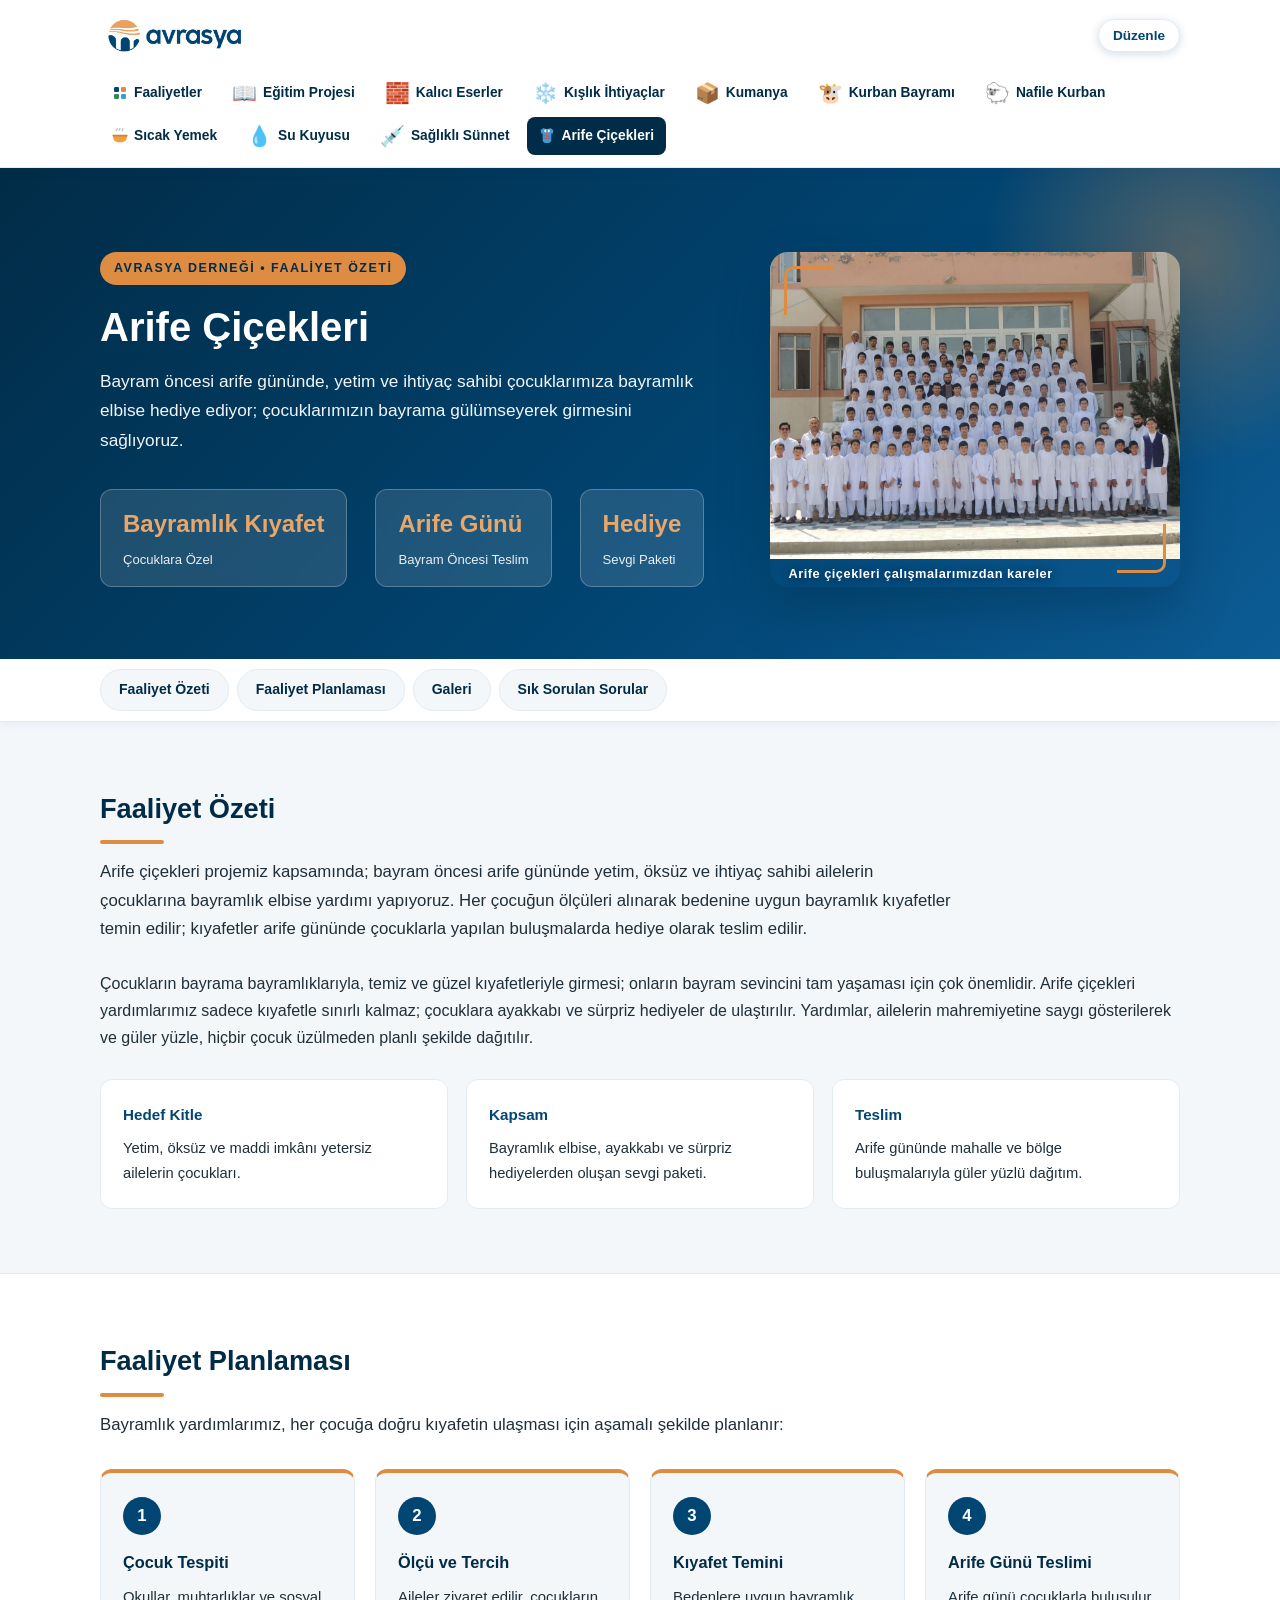
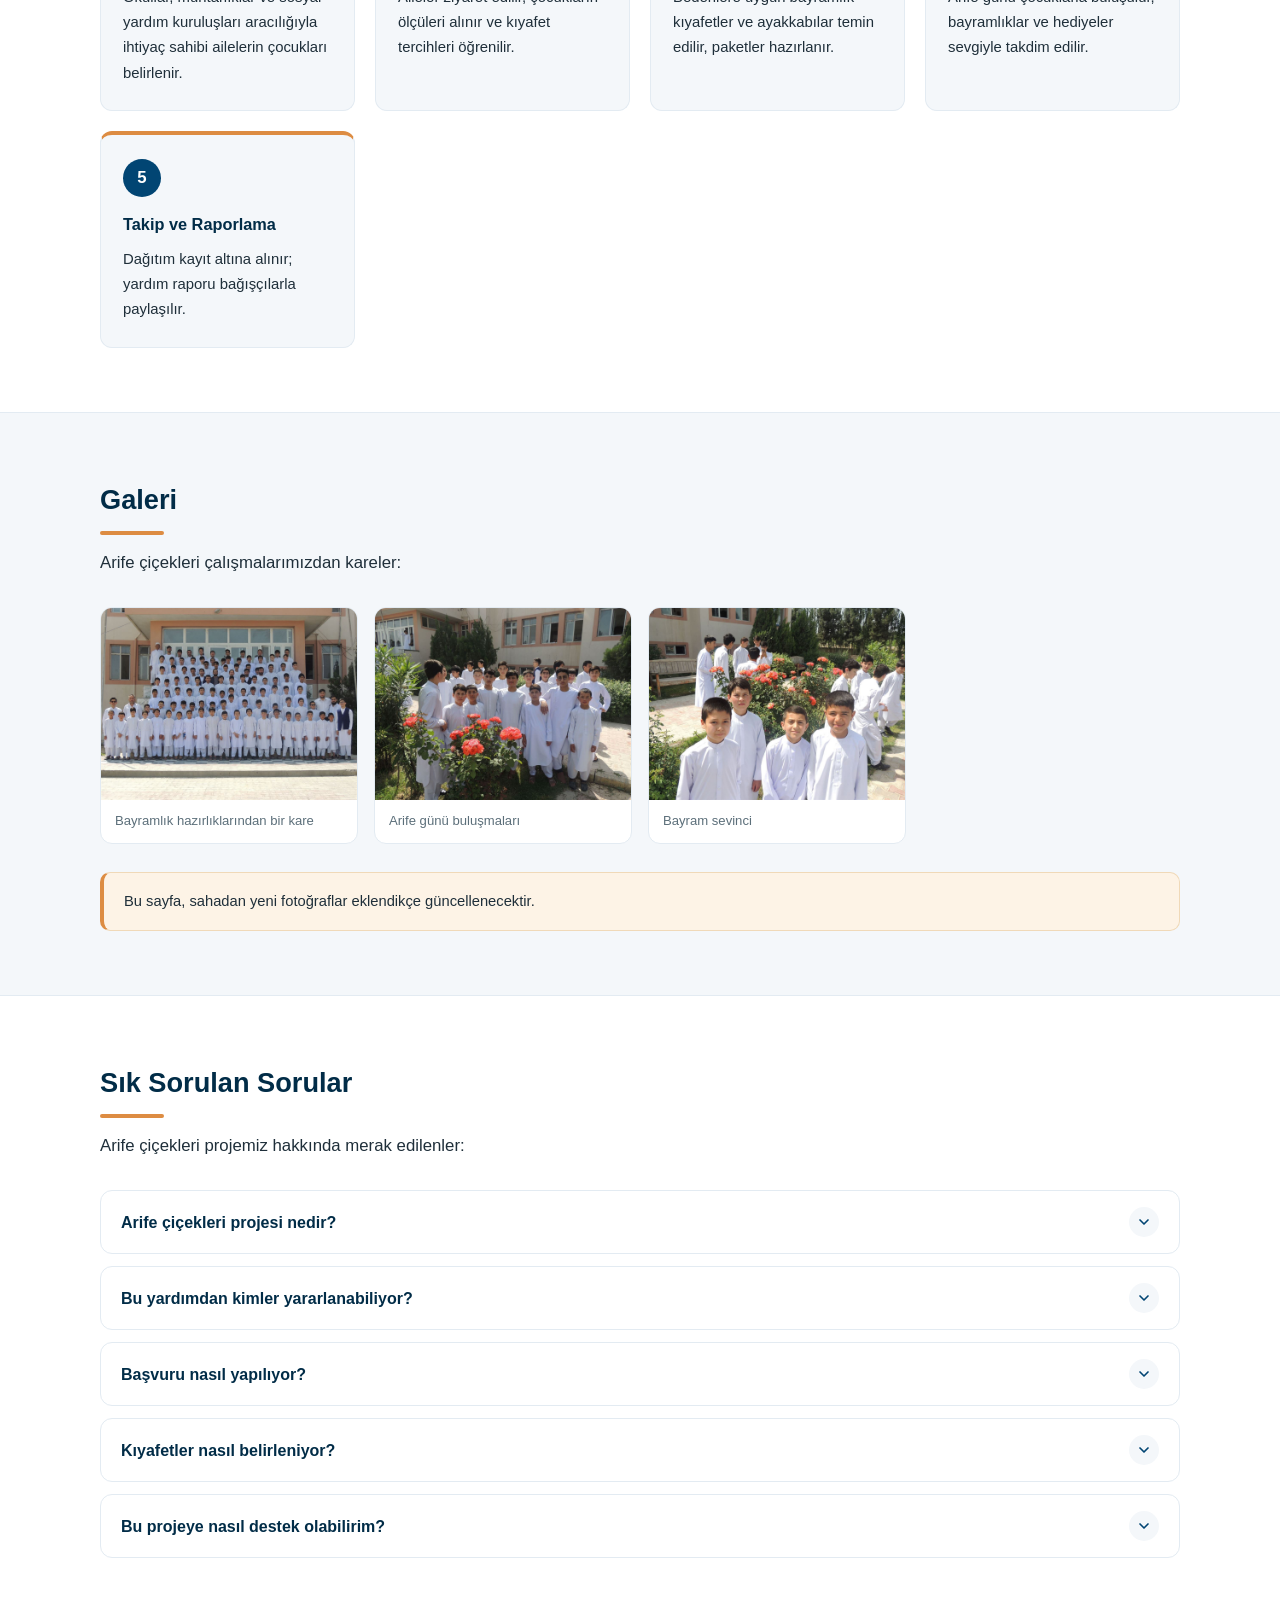
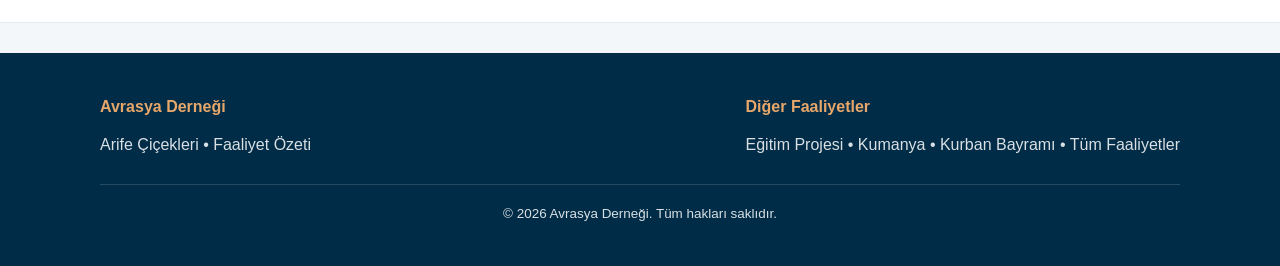
==== commit fd259724: "İçerik güncellemeleri: su kuyusu özeti, nafile kurban adak SSS, arife çiçekleri galeri görseli, eğit" ====
--- a/arife-cicekleri.html
+++ b/arife-cicekleri.html
@@ -160,10 +160,6 @@
           <figcaption>Bayramlık hazırlıklarından bir kare</figcaption>
         </figure>
         <figure>
-          <img src="medya/arife-cicekleri/DSCN3250.JPG" alt="Arife çiçekleri bayramlık elbise yardımı">
-          <figcaption>Çocuklarımız için hazırlanan bayramlıklar</figcaption>
-        </figure>
-        <figure>
           <img src="medya/arife-cicekleri/DSCN3271.JPG" alt="Arife çiçekleri bayramlık elbise yardımı">
           <figcaption>Arife günü buluşmaları</figcaption>
         </figure>
--- a/style.css
+++ b/style.css
@@ -410,6 +410,92 @@
   font-size: 0.93rem;
 }
 
+.step-tasi,
+.step-sil {
+  position: absolute;
+  top: 10px;
+  width: 30px;
+  height: 30px;
+  border: none;
+  border-radius: 50%;
+  color: var(--beyaz);
+  cursor: pointer;
+  display: flex;
+  align-items: center;
+  justify-content: center;
+  padding: 0;
+  opacity: 0;
+  transform: scale(0.85);
+  transition: opacity 0.2s, transform 0.2s, background 0.2s;
+  z-index: 6;
+}
+
+.step-tasi {
+  right: 46px;
+  background: var(--mavi);
+  cursor: grab;
+}
+
+.step-tasi:active {
+  cursor: grabbing;
+}
+
+.step-sil {
+  right: 10px;
+  background: rgba(179, 58, 58, 0.9);
+  box-shadow: 0 3px 10px rgba(1, 44, 71, 0.4);
+}
+
+.step:hover .step-tasi,
+.step:hover .step-sil,
+.step-tasi:hover,
+.step-sil:hover {
+  opacity: 1;
+  transform: scale(1);
+}
+
+.step-sil:hover {
+  background: #a33a3a;
+}
+
+.step.surukleniyor {
+  opacity: 0.35;
+}
+
+.step.birakma-noktasi {
+  outline: 2px dashed var(--mavi);
+  outline-offset: 3px;
+}
+
+.step-ekle {
+  border: 2px dashed #b9c9d6;
+  border-radius: 12px;
+  background: transparent;
+  color: var(--mavi);
+  font-weight: 700;
+  font-size: 0.95rem;
+  cursor: pointer;
+  min-height: 150px;
+  display: flex;
+  align-items: center;
+  justify-content: center;
+  gap: 8px;
+  transition: border-color 0.2s, background 0.2s;
+}
+
+.step-ekle:hover {
+  border-color: var(--turuncu);
+  background: rgba(221, 140, 66, 0.07);
+}
+
+@media (max-width: 820px) {
+  .step-tasi,
+  .step-sil {
+    opacity: 1;
+    transform: scale(1);
+  }
+}
+
 /* ---------- ETKİ / ÖZET KUTULARI ---------- */
 .info-grid {
   display: grid;
@@ -767,6 +853,25 @@
   transform: rotate(180deg);
   background: var(--mavi);
   color: var(--beyaz);
+}
+
+.sss-sil {
+  flex-shrink: 0;
+  width: 30px;
+  height: 30px;
+  border: none;
+  border-radius: 50%;
+  background: #c0392b;
+  color: var(--beyaz);
+  cursor: pointer;
+  display: flex;
+  align-items: center;
+  justify-content: center;
+  transition: background 0.2s;
+}
+
+.sss-sil:hover {
+  background: #a93226;
 }
 
 .sss-cevap {
@@ -876,6 +981,67 @@
 }
 
 /* ---------- DEĞİŞİKLİK PANELİ ---------- */
+.duzen-mod-btn {
+  margin-left: auto;
+  align-self: center;
+  padding: 8px 14px;
+  border: 1px solid var(--gri-acik);
+  border-radius: 999px;
+  background: var(--beyaz);
+  color: var(--mavi);
+  font-weight: 600;
+  font-size: 0.85rem;
+  cursor: pointer;
+  box-shadow: 0 2px 10px rgba(1, 69, 115, 0.18);
+  transition: background 0.2s, color 0.2s;
+}
+
+.duzen-mod-btn.acik {
+  background: var(--mavi);
+  color: var(--beyaz);
+}
+
+.deg-panel-baslik .whatsapp-paylas {
+  display: flex;
+  align-items: center;
+  gap: 6px;
+  padding: 7px 14px;
+  border: none;
+  border-radius: 999px;
+  background: #25d366;
+  color: #ffffff;
+  font-weight: 600;
+  font-size: 0.85rem;
+  cursor: pointer;
+  transition: background 0.2s;
+  flex-shrink: 0;
+}
+
+.deg-panel-baslik .whatsapp-paylas:hover {
+  background: #1eb955;
+}
+
+.deg-panel-baslik .whatsapp-paylas svg {
+  width: 15px;
+  height: 15px;
+}
+
+body:not(.duzenleme-acik) .duzen-kopyala,
+body:not(.duzenleme-acik) .eleman-sil,
+body:not(.duzenleme-acik) .gorsel-ata,
+body:not(.duzenleme-acik) .gorsel-sil,
+body:not(.duzenleme-acik) .galeri-tasi,
+body:not(.duzenleme-acik) .gorsel-ekle,
+body:not(.duzenleme-acik) .sss-ekle,
+body:not(.duzenleme-acik) .sss-sil,
+body:not(.duzenleme-acik) .step-ekle,
+body:not(.duzenleme-acik) .step-tasi,
+body:not(.duzenleme-acik) .step-sil,
+body:not(.duzenleme-acik) .gorsel-popup,
+body:not(.duzenleme-acik) .deg-panel {
+  display: none !important;
+}
+
 body.panel-acik {
   padding-bottom: 45vh;
 }
@@ -938,6 +1104,18 @@
   color: #5c6f7a;
 }
 
+.deg-panel-baslik > span {
+  flex: 1;
+  min-width: 0;
+}
+
+.deg-aksiyon {
+  display: flex;
+  align-items: center;
+  gap: 8px;
+  flex-shrink: 0;
+}
+
 .deg-hepsi-kopyala {
   border: none;
   border-radius: 8px;
@@ -1060,7 +1238,55 @@
 }
 
 .gorsel-sil:hover {
-  background: #a33a3a;
+  background: #a93226;
+}
+
+.galeri-tasi {
+  position: absolute;
+  top: 10px;
+  left: 10px;
+  width: 30px;
+  height: 30px;
+  border: none;
+  border-radius: 50%;
+  background: rgba(1, 69, 115, 0.85);
+  color: var(--beyaz);
+  cursor: grab;
+  display: flex;
+  align-items: center;
+  justify-content: center;
+  padding: 0;
+  opacity: 0;
+  transform: scale(0.85);
+  box-shadow: 0 3px 10px rgba(1, 44, 71, 0.45);
+  transition: opacity 0.2s, transform 0.2s, background 0.2s;
+  z-index: 6;
+}
+
+.galeri-tasi:active {
+  cursor: grabbing;
+}
+
+.gallery figure:hover .galeri-tasi,
+.galeri-tasi:hover {
+  opacity: 1;
+  transform: scale(1);
+}
+
+.gallery figure.surukleniyor {
+  opacity: 0.35;
+}
+
+.gallery figure.birakma-noktasi {
+  outline: 2px dashed var(--mavi);
+  outline-offset: 3px;
+}
+
+@media (max-width: 820px) {
+  .galeri-tasi {
+    opacity: 1;
+    transform: scale(1);
+  }
 }
 
 .gorsel-ekle {
@@ -1203,7 +1429,7 @@
 
   .menu-toggle {
     display: inline-flex;
-    margin-left: auto;
+    margin-left: 6px;
   }
 
   .main-nav {
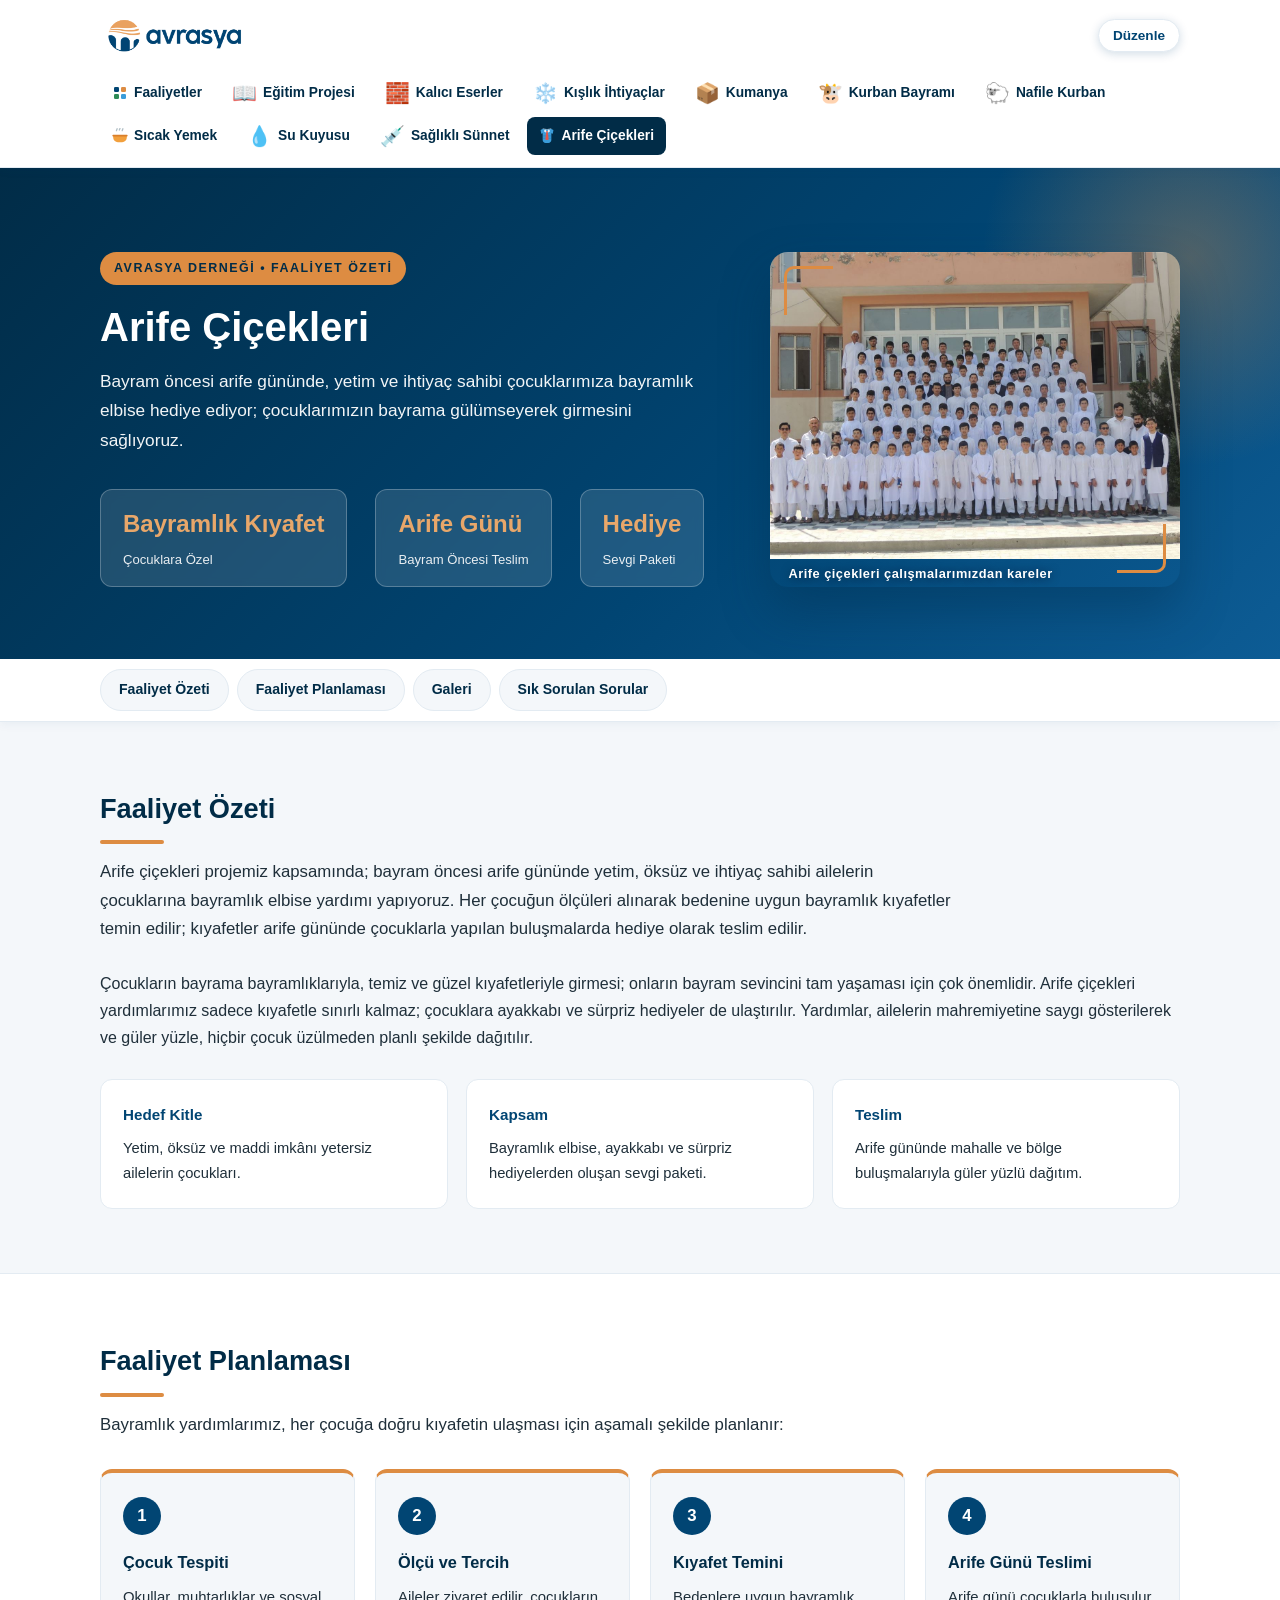
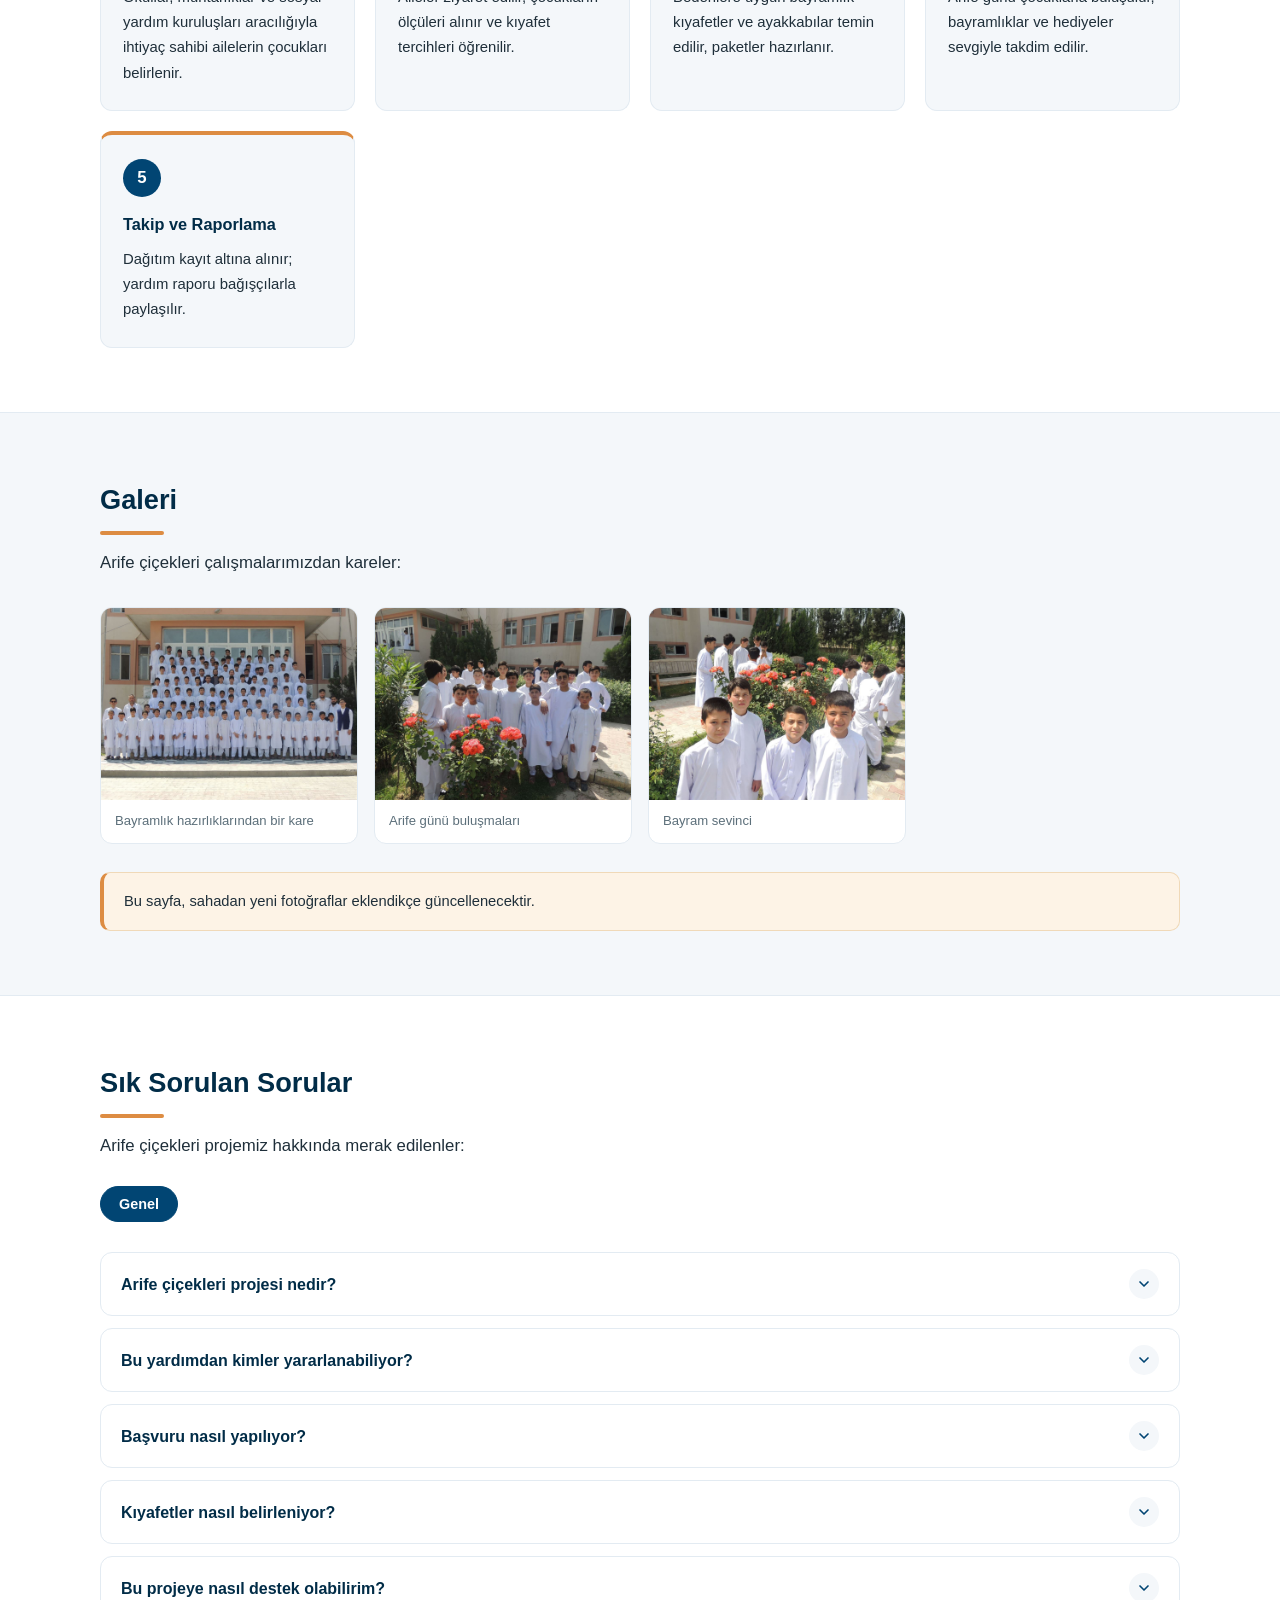
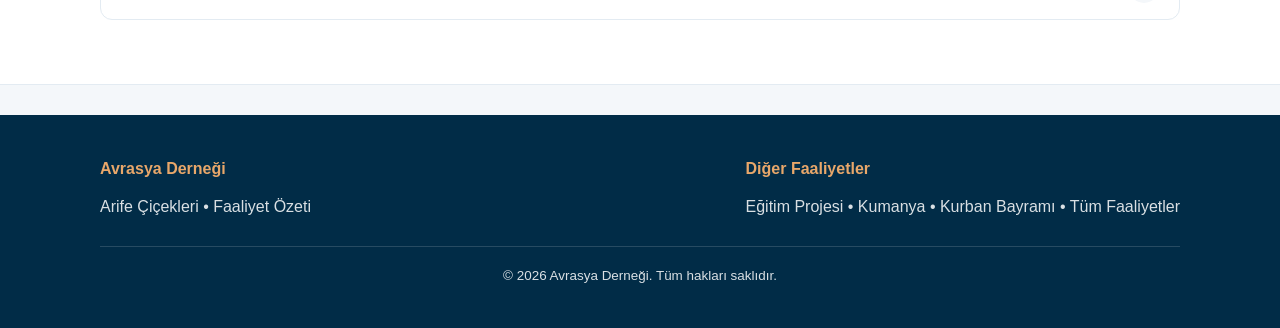
==== commit e421cf92: "SSS sekme sistemi: tab ekle/sil/göster, soru sıralama (drag), loglarda tab bilgisi" ====
--- a/arife-cicekleri.html
+++ b/arife-cicekleri.html
@@ -178,7 +178,10 @@
     <div class="container">
       <h2>Sık Sorulan Sorular</h2>
       <p class="giris">Arife çiçekleri projemiz hakkında merak edilenler:</p>
-      <div class="sss-liste">
+      <div class="sss-tablar">
+        <button type="button" class="sss-tab aktif" data-tab-ad="Genel">Genel</button>
+      </div>
+      <div class="sss-liste" data-tab-ad="Genel">
         <div class="sss-item">
           <div class="sss-soru">
             <span class="sss-metin">Arife çiçekleri projesi nedir?</span>
--- a/style.css
+++ b/style.css
@@ -798,10 +798,84 @@
 }
 
 /* ---------- SIK SORULAN SORULAR ---------- */
+.sss-tablar {
+  display: flex;
+  flex-wrap: wrap;
+  align-items: center;
+  gap: 8px;
+  margin-top: 26px;
+}
+
+.sss-tab {
+  position: relative;
+  padding: 9px 18px;
+  border: 1px solid var(--gri-acik);
+  border-radius: 999px;
+  background: var(--beyaz);
+  color: var(--metin);
+  font-weight: 600;
+  font-size: 0.9rem;
+  cursor: pointer;
+  transition: background 0.2s, color 0.2s, border-color 0.2s;
+}
+
+.sss-tab:hover {
+  border-color: var(--mavi);
+  color: var(--mavi);
+}
+
+.sss-tab.aktif {
+  background: var(--mavi);
+  border-color: var(--mavi);
+  color: var(--beyaz);
+}
+
+.sss-tab-sil {
+  position: absolute;
+  top: -8px;
+  right: -8px;
+  width: 20px;
+  height: 20px;
+  border: none;
+  border-radius: 50%;
+  background: #c0392b;
+  color: var(--beyaz);
+  cursor: pointer;
+  display: flex;
+  align-items: center;
+  justify-content: center;
+  padding: 0;
+}
+
+.sss-tab-sil:hover {
+  background: #a93226;
+}
+
+.sss-tab-ekle {
+  padding: 9px 16px;
+  border: 2px dashed var(--gri-acik);
+  border-radius: 999px;
+  background: transparent;
+  color: var(--mavi);
+  font-weight: 600;
+  font-size: 0.9rem;
+  cursor: pointer;
+  transition: border-color 0.2s, background 0.2s;
+}
+
+.sss-tab-ekle:hover {
+  border-color: var(--mavi);
+  background: var(--zemin);
+}
+
 .sss-liste {
   display: grid;
   gap: 12px;
   margin-top: 30px;
+}
+
+.sss-liste[hidden] {
+  display: none;
 }
 
 .sss-item {
@@ -817,6 +891,15 @@
   border-color: var(--mavi);
 }
 
+.sss-item.surukleniyor {
+  opacity: 0.35;
+}
+
+.sss-item.birakma-noktasi {
+  outline: 2px dashed var(--mavi);
+  outline-offset: 3px;
+}
+
 .sss-soru {
   display: flex;
   align-items: center;
@@ -825,6 +908,41 @@
   padding: 16px 20px;
   cursor: pointer;
   user-select: none;
+}
+
+.sss-tasi {
+  flex-shrink: 0;
+  width: 30px;
+  height: 30px;
+  border: none;
+  border-radius: 50%;
+  background: var(--mavi);
+  color: var(--beyaz);
+  cursor: grab;
+  display: flex;
+  align-items: center;
+  justify-content: center;
+  padding: 0;
+  opacity: 0;
+  transform: scale(0.85);
+  transition: opacity 0.2s, transform 0.2s, background 0.2s;
+}
+
+.sss-tasi:active {
+  cursor: grabbing;
+}
+
+.sss-item:hover .sss-tasi,
+.sss-tasi:hover {
+  opacity: 1;
+  transform: scale(1);
+}
+
+@media (max-width: 820px) {
+  .sss-tasi {
+    opacity: 1;
+    transform: scale(1);
+  }
 }
 
 .sss-metin {
@@ -1034,6 +1152,9 @@
 body:not(.duzenleme-acik) .gorsel-ekle,
 body:not(.duzenleme-acik) .sss-ekle,
 body:not(.duzenleme-acik) .sss-sil,
+body:not(.duzenleme-acik) .sss-tasi,
+body:not(.duzenleme-acik) .sss-tab-ekle,
+body:not(.duzenleme-acik) .sss-tab-sil,
 body:not(.duzenleme-acik) .step-ekle,
 body:not(.duzenleme-acik) .step-tasi,
 body:not(.duzenleme-acik) .step-sil,
